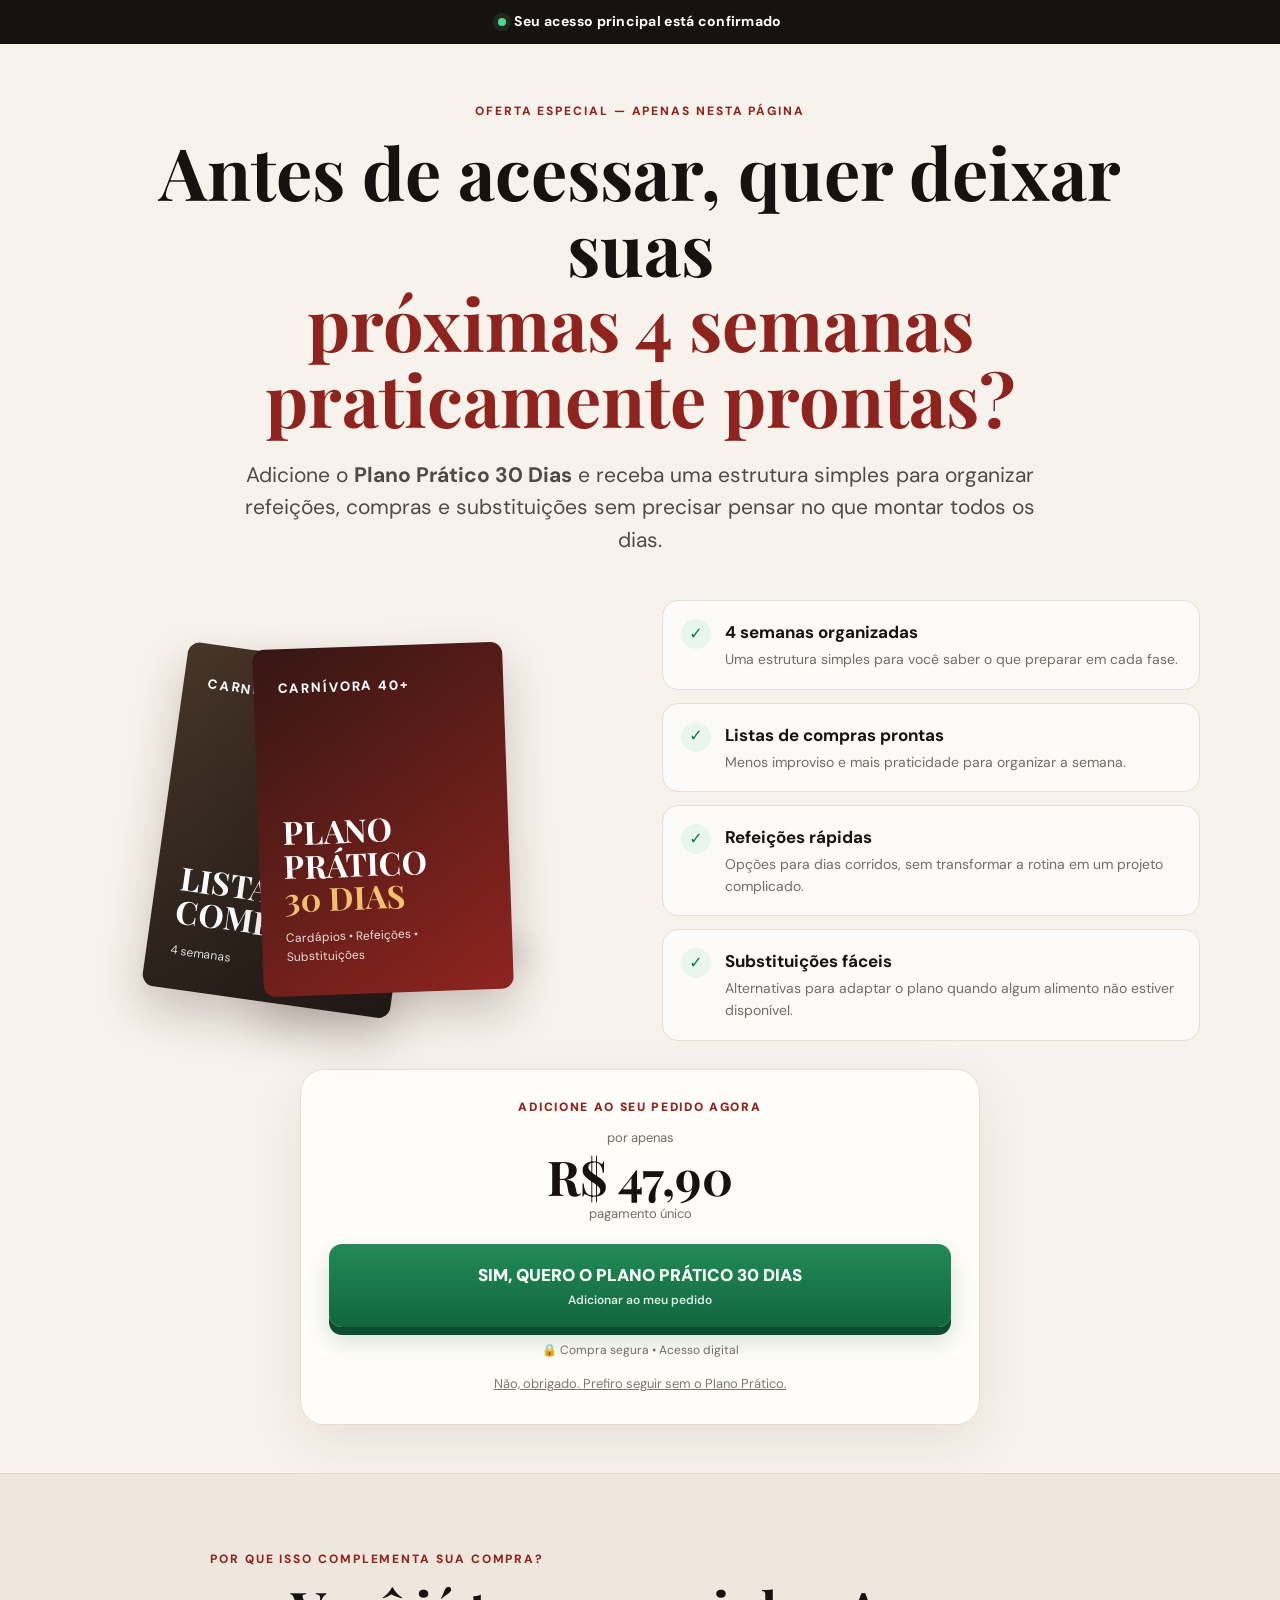
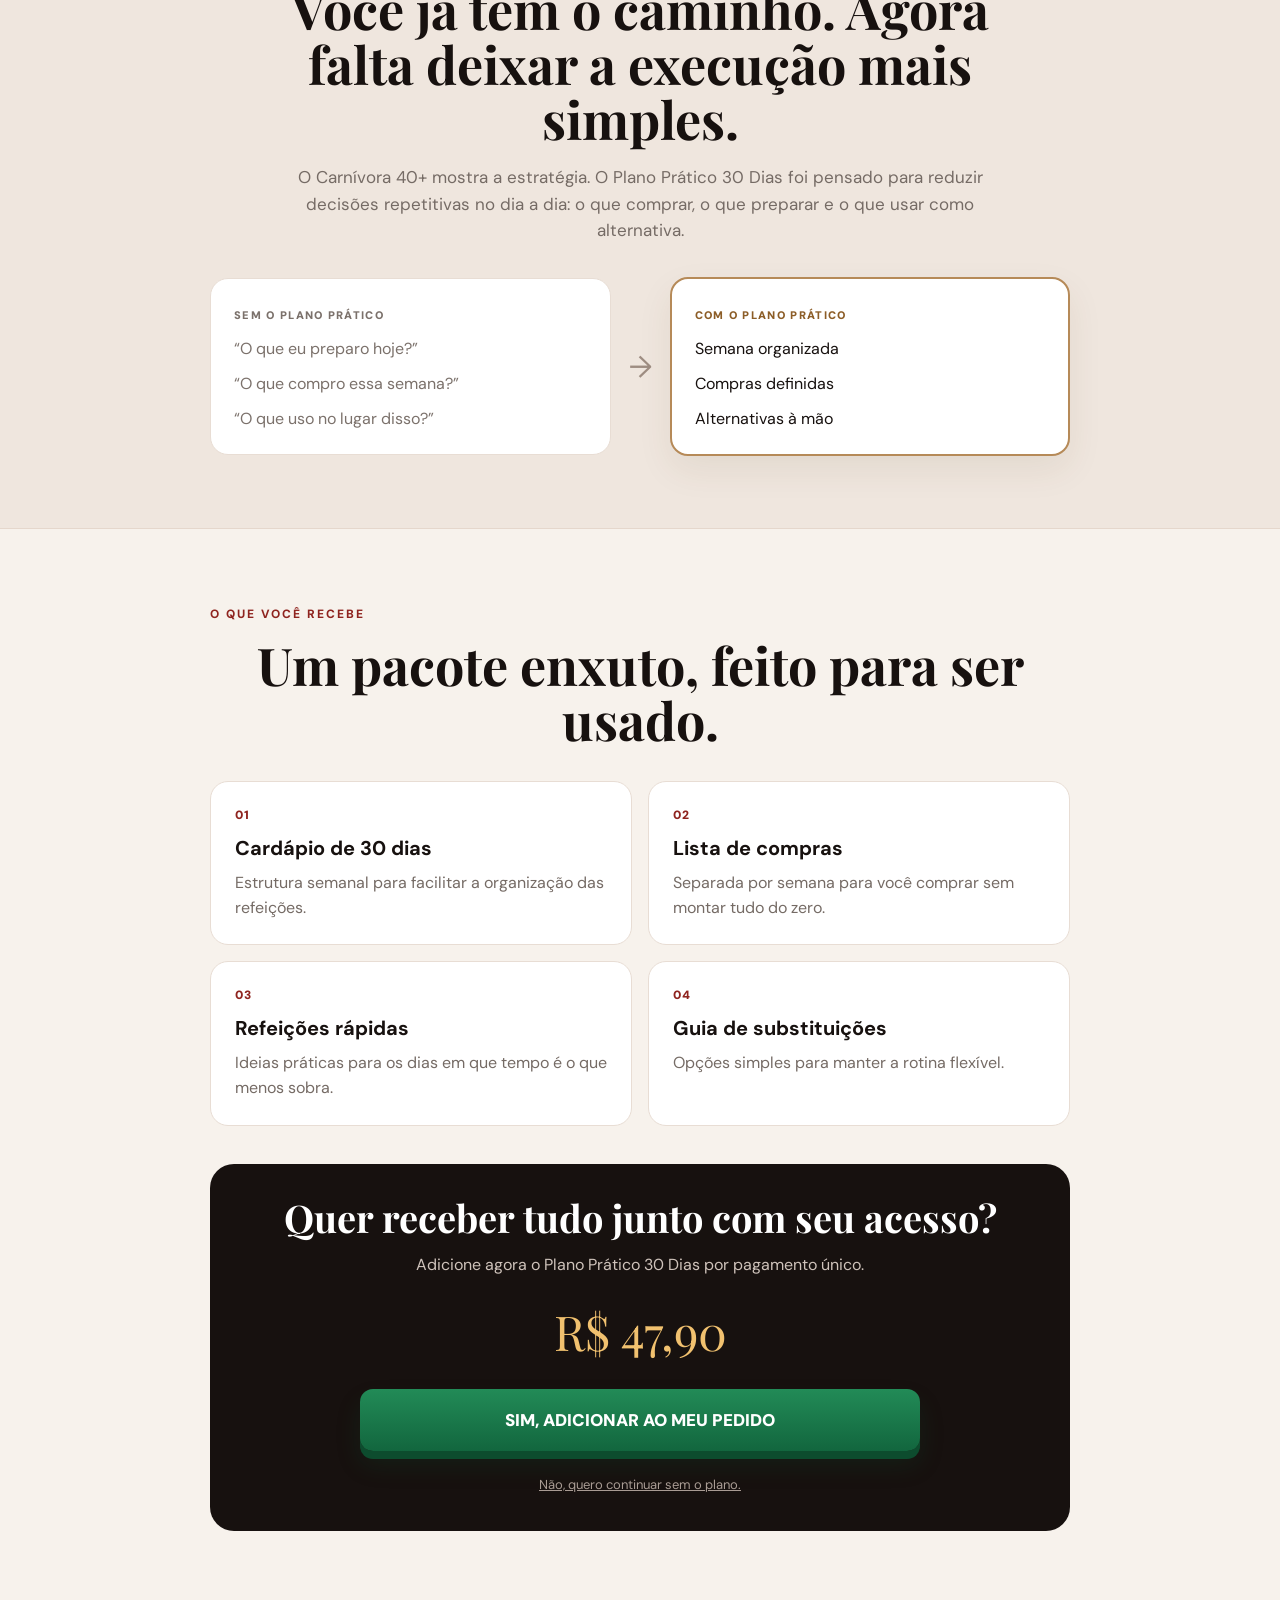
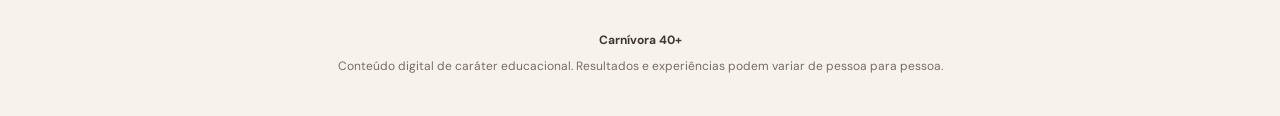
==== index.html @ 26356774 "Add files via upload" ====
<!doctype html>
<html lang="pt-BR">
<head>
  <meta charset="utf-8" />
  <meta name="viewport" content="width=device-width, initial-scale=1" />
  <meta name="theme-color" content="#17110f" />
  <title>Carnívora 40+ — Plano Prático 30 Dias</title>
  <meta name="description" content="Oferta complementar Carnívora 40+" />
  <link rel="preconnect" href="https://fonts.googleapis.com">
  <link rel="preconnect" href="https://fonts.gstatic.com" crossorigin>
  <link href="https://fonts.googleapis.com/css2?family=DM+Sans:wght@400;500;600;700;800&family=Playfair+Display:wght@700;800&display=swap" rel="stylesheet">
  <link rel="stylesheet" href="styles.css" />
</head>
<body>
  <div class="topbar"><span class="dot"></span>Seu acesso principal está confirmado</div>

  <main>
    <section class="hero wrap">
      <div class="eyebrow">OFERTA ESPECIAL — APENAS NESTA PÁGINA</div>
      <h1>Antes de acessar, quer deixar suas <span>próximas 4 semanas praticamente prontas?</span></h1>
      <p class="lead">Adicione o <strong>Plano Prático 30 Dias</strong> e receba uma estrutura simples para organizar refeições, compras e substituições sem precisar pensar no que montar todos os dias.</p>

      <div class="hero-grid">
        <div class="mockup" aria-label="Ilustração do Plano Prático 30 Dias">
          <div class="mockup-shadow"></div>
          <div class="book book-back"><small>CARNÍVORA 40+</small><b>LISTA DE<br>COMPRAS</b><span>4 semanas</span></div>
          <div class="book book-front"><small>CARNÍVORA 40+</small><b>PLANO PRÁTICO<br><strong>30 DIAS</strong></b><span>Cardápios • Refeições • Substituições</span></div>
        </div>

        <div class="benefits">
          <div class="benefit"><span>✓</span><div><b>4 semanas organizadas</b><p>Uma estrutura simples para você saber o que preparar em cada fase.</p></div></div>
          <div class="benefit"><span>✓</span><div><b>Listas de compras prontas</b><p>Menos improviso e mais praticidade para organizar a semana.</p></div></div>
          <div class="benefit"><span>✓</span><div><b>Refeições rápidas</b><p>Opções para dias corridos, sem transformar a rotina em um projeto complicado.</p></div></div>
          <div class="benefit"><span>✓</span><div><b>Substituições fáceis</b><p>Alternativas para adaptar o plano quando algum alimento não estiver disponível.</p></div></div>
        </div>
      </div>

      <div class="offer-card" id="oferta">
        <p class="mini">ADICIONE AO SEU PEDIDO AGORA</p>
        <div class="price"><span>por apenas</span><strong>R$ 47,90</strong><small>pagamento único</small></div>
        <a class="cta" id="upsellButton" href="#" rel="nofollow">SIM, QUERO O PLANO PRÁTICO 30 DIAS<small>Adicionar ao meu pedido</small></a>
        <div class="secure">🔒 Compra segura • Acesso digital</div>
        <a class="decline" href="downsell.html">Não, obrigado. Prefiro seguir sem o Plano Prático.</a>
      </div>
    </section>

    <section class="section soft">
      <div class="wrap narrow">
        <div class="section-label">POR QUE ISSO COMPLEMENTA SUA COMPRA?</div>
        <h2>Você já tem o caminho. Agora falta deixar a execução mais simples.</h2>
        <p class="center-copy">O Carnívora 40+ mostra a estratégia. O Plano Prático 30 Dias foi pensado para reduzir decisões repetitivas no dia a dia: o que comprar, o que preparar e o que usar como alternativa.</p>
        <div class="compare">
          <div class="compare-box muted"><span>SEM O PLANO PRÁTICO</span><p>“O que eu preparo hoje?”</p><p>“O que compro essa semana?”</p><p>“O que uso no lugar disso?”</p></div>
          <div class="compare-arrow">→</div>
          <div class="compare-box strong"><span>COM O PLANO PRÁTICO</span><p>Semana organizada</p><p>Compras definidas</p><p>Alternativas à mão</p></div>
        </div>
      </div>
    </section>

    <section class="section wrap narrow">
      <div class="section-label">O QUE VOCÊ RECEBE</div>
      <h2>Um pacote enxuto, feito para ser usado.</h2>
      <div class="contents">
        <article><div>01</div><h3>Cardápio de 30 dias</h3><p>Estrutura semanal para facilitar a organização das refeições.</p></article>
        <article><div>02</div><h3>Lista de compras</h3><p>Separada por semana para você comprar sem montar tudo do zero.</p></article>
        <article><div>03</div><h3>Refeições rápidas</h3><p>Ideias práticas para os dias em que tempo é o que menos sobra.</p></article>
        <article><div>04</div><h3>Guia de substituições</h3><p>Opções simples para manter a rotina flexível.</p></article>
      </div>
      <div class="final-box">
        <h2>Quer receber tudo junto com seu acesso?</h2>
        <p>Adicione agora o Plano Prático 30 Dias por pagamento único.</p>
        <div class="final-price">R$ 47,90</div>
        <a class="cta" id="upsellButtonBottom" href="#" rel="nofollow">SIM, ADICIONAR AO MEU PEDIDO</a>
        <a class="decline" href="downsell.html">Não, quero continuar sem o plano.</a>
      </div>
    </section>
  </main>

  <footer><div class="wrap"><b>Carnívora 40+</b><p>Conteúdo digital de caráter educacional. Resultados e experiências podem variar de pessoa para pessoa.</p></div></footer>
  <script src="app.js"></script>
</body>
</html>
---- styles.css ----
:root{--bg:#f7f2ec;--paper:#fffdf9;--ink:#17110f;--muted:#756b65;--line:#e8ddd4;--accent:#8f241f;--green:#157347}
*{box-sizing:border-box}html{scroll-behavior:smooth}body{margin:0;background:var(--bg);color:var(--ink);font-family:"DM Sans",system-ui,-apple-system,Segoe UI,sans-serif;line-height:1.55}a{color:inherit}.wrap{width:min(1120px,calc(100% - 36px));margin:auto}.narrow{width:min(860px,calc(100% - 36px))}.topbar{background:#17110f;color:#fff;text-align:center;font-weight:700;font-size:14px;padding:11px 16px;letter-spacing:.02em}.dot{display:inline-block;width:8px;height:8px;border-radius:50%;background:#55d68c;margin-right:8px;box-shadow:0 0 0 5px rgba(85,214,140,.12)}.hero{padding:54px 0 48px;text-align:center}.eyebrow,.section-label{display:inline-block;color:var(--accent);font-size:12px;font-weight:800;letter-spacing:.16em;margin-bottom:14px}h1,h2{font-family:"Playfair Display",Georgia,serif;line-height:1.05;margin:0 auto}h1{font-size:clamp(38px,6vw,72px);max-width:980px}h1 span{display:block;color:var(--accent)}.lead{max-width:790px;margin:22px auto 0;color:#514945;font-size:clamp(17px,2vw,21px)}.hero-grid{margin:44px auto 28px;display:grid;grid-template-columns:1fr 1fr;align-items:center;gap:44px;text-align:left}.mockup{position:relative;min-height:370px;display:flex;align-items:center;justify-content:center}.mockup-shadow{position:absolute;width:70%;height:45px;border-radius:50%;background:rgba(42,22,15,.14);filter:blur(14px);bottom:28px}.book{position:absolute;width:250px;aspect-ratio:.72;border-radius:12px;padding:30px 24px;color:#fff;box-shadow:0 22px 45px rgba(49,29,18,.22);display:flex;flex-direction:column}.book small{font-weight:800;letter-spacing:.14em}.book b{font-family:"Playfair Display",serif;font-size:32px;line-height:1.04;margin:auto 0 14px}.book b strong{color:#f1c16f}.book span{font-size:12px;opacity:.85}.book-front{z-index:2;background:linear-gradient(145deg,#351714,#8f241f);transform:rotate(-2deg) translateX(34px)}.book-back{z-index:1;background:linear-gradient(145deg,#473528,#1d1815);transform:rotate(8deg) translateX(-58px) translateY(18px)}.benefits{display:grid;gap:13px}.benefit{background:rgba(255,255,255,.7);border:1px solid var(--line);border-radius:16px;padding:18px;display:flex;gap:14px}.benefit>span{width:30px;height:30px;min-width:30px;display:grid;place-items:center;border-radius:50%;background:#e8f6ee;color:var(--green);font-weight:900}.benefit b{font-size:17px}.benefit p{margin:3px 0 0;color:var(--muted);font-size:14px}.offer-card{max-width:680px;margin:20px auto 0;background:var(--paper);border:1px solid var(--line);border-radius:24px;padding:28px;box-shadow:0 18px 55px rgba(73,40,24,.08)}.mini{font-size:12px;font-weight:900;letter-spacing:.14em;color:var(--accent);margin:0 0 12px}.price{display:flex;flex-direction:column;align-items:center}.price span,.price small{color:var(--muted);font-size:13px}.price strong{font-family:"Playfair Display",serif;font-size:48px;line-height:1;margin:4px 0}.cta{display:block;text-decoration:none;background:linear-gradient(180deg,#228b57,#12663e);color:#fff;border-radius:13px;padding:18px;margin:20px auto 10px;font-size:17px;font-weight:900;text-align:center;box-shadow:0 8px 0 #0d4c2e,0 14px 25px rgba(15,96,58,.18);transition:.18s ease}.cta:hover{transform:translateY(-1px);filter:brightness(1.04)}.cta small{display:block;font-size:12px;font-weight:600;opacity:.85;margin-top:2px}.secure{font-size:12px;color:var(--muted);margin-top:14px}.decline{display:inline-block;margin-top:14px;color:#81766f;font-size:13px;text-decoration:underline}.section{padding:72px 0}.soft{background:#efe6de;border-block:1px solid #e5d7cc}.section h2{font-size:clamp(34px,5vw,52px);text-align:center;max-width:800px}.center-copy{text-align:center;color:var(--muted);max-width:720px;margin:18px auto 0;font-size:17px}.compare{margin:34px auto 0;display:grid;grid-template-columns:1fr auto 1fr;align-items:center;gap:18px}.compare-box{border-radius:18px;padding:23px;background:#fff;border:1px solid var(--line)}.compare-box span{font-size:11px;font-weight:900;letter-spacing:.12em}.compare-box p{margin:10px 0 0}.compare-box.muted{color:#7b716b}.compare-box.strong{border:2px solid #b68a58;box-shadow:0 14px 35px rgba(94,59,26,.08)}.compare-box.strong span{color:#8c5d27}.compare-arrow{font-size:30px;color:#9e8d82}.contents{display:grid;grid-template-columns:1fr 1fr;gap:16px;margin-top:34px}.contents article{background:#fff;border:1px solid var(--line);border-radius:18px;padding:24px}.contents article>div{color:var(--accent);font-size:12px;font-weight:900;letter-spacing:.12em}.contents h3{font-size:20px;margin:8px 0 7px}.contents p{margin:0;color:var(--muted)}.final-box{margin-top:38px;text-align:center;padding:34px;background:#17110f;color:#fff;border-radius:24px}.final-box h2{font-size:38px}.final-box p{color:#cfc3bb}.final-price{font-family:"Playfair Display",serif;font-size:48px;color:#f1c16f}.final-box .cta{max-width:560px}.final-box .decline{color:#a99c94}footer{padding:28px 0 40px;color:#776d67;text-align:center;font-size:12px}footer b{color:#403733}footer p{max-width:720px;margin:8px auto 0}.downsell-page{min-height:78vh}.downsell-card{margin:38px auto 0;background:#fff;border:1px solid var(--line);border-radius:24px;padding:30px;display:grid;grid-template-columns:260px 1fr;gap:34px;align-items:center;text-align:left;box-shadow:0 18px 55px rgba(73,40,24,.07)}.mini-cover{min-height:330px;padding:28px 22px;color:#fff;border-radius:15px;background:linear-gradient(145deg,#351714,#8f241f);display:flex;flex-direction:column;box-shadow:0 18px 32px rgba(66,31,20,.2)}.mini-cover small{font-weight:800;letter-spacing:.13em}.mini-cover b{font-family:"Playfair Display",serif;font-size:34px;line-height:1.02;margin:auto 0 12px}.mini-cover b strong{color:#f1c16f}.mini-cover span{font-size:12px;opacity:.85}.downsell-copy ul{padding:0;margin:0;list-style:none}.downsell-copy li{padding:8px 0;border-bottom:1px solid #eee4dc;font-weight:600}.downsell-copy li.off{color:#998e87;font-weight:500}.downsell-copy .price{align-items:flex-start;margin-top:24px}.downsell-copy .cta{margin-left:0}.downsell-copy .decline{display:block;text-align:center}@media (max-width:760px){.hero{padding-top:38px}.hero-grid{grid-template-columns:1fr;gap:12px;margin-top:28px}.mockup{min-height:310px}.book{width:205px;padding:24px 18px}.book b{font-size:27px}.benefit{padding:15px}.offer-card{padding:22px 16px;border-radius:18px}.price strong{font-size:43px}.compare{grid-template-columns:1fr;gap:10px}.compare-arrow{transform:rotate(90deg)}.contents{grid-template-columns:1fr}.section{padding:54px 0}.final-box{padding:28px 18px}.final-box h2{font-size:34px}.downsell-card{grid-template-columns:1fr;padding:20px}.mini-cover{min-height:270px;max-width:215px;width:100%;margin:auto}}
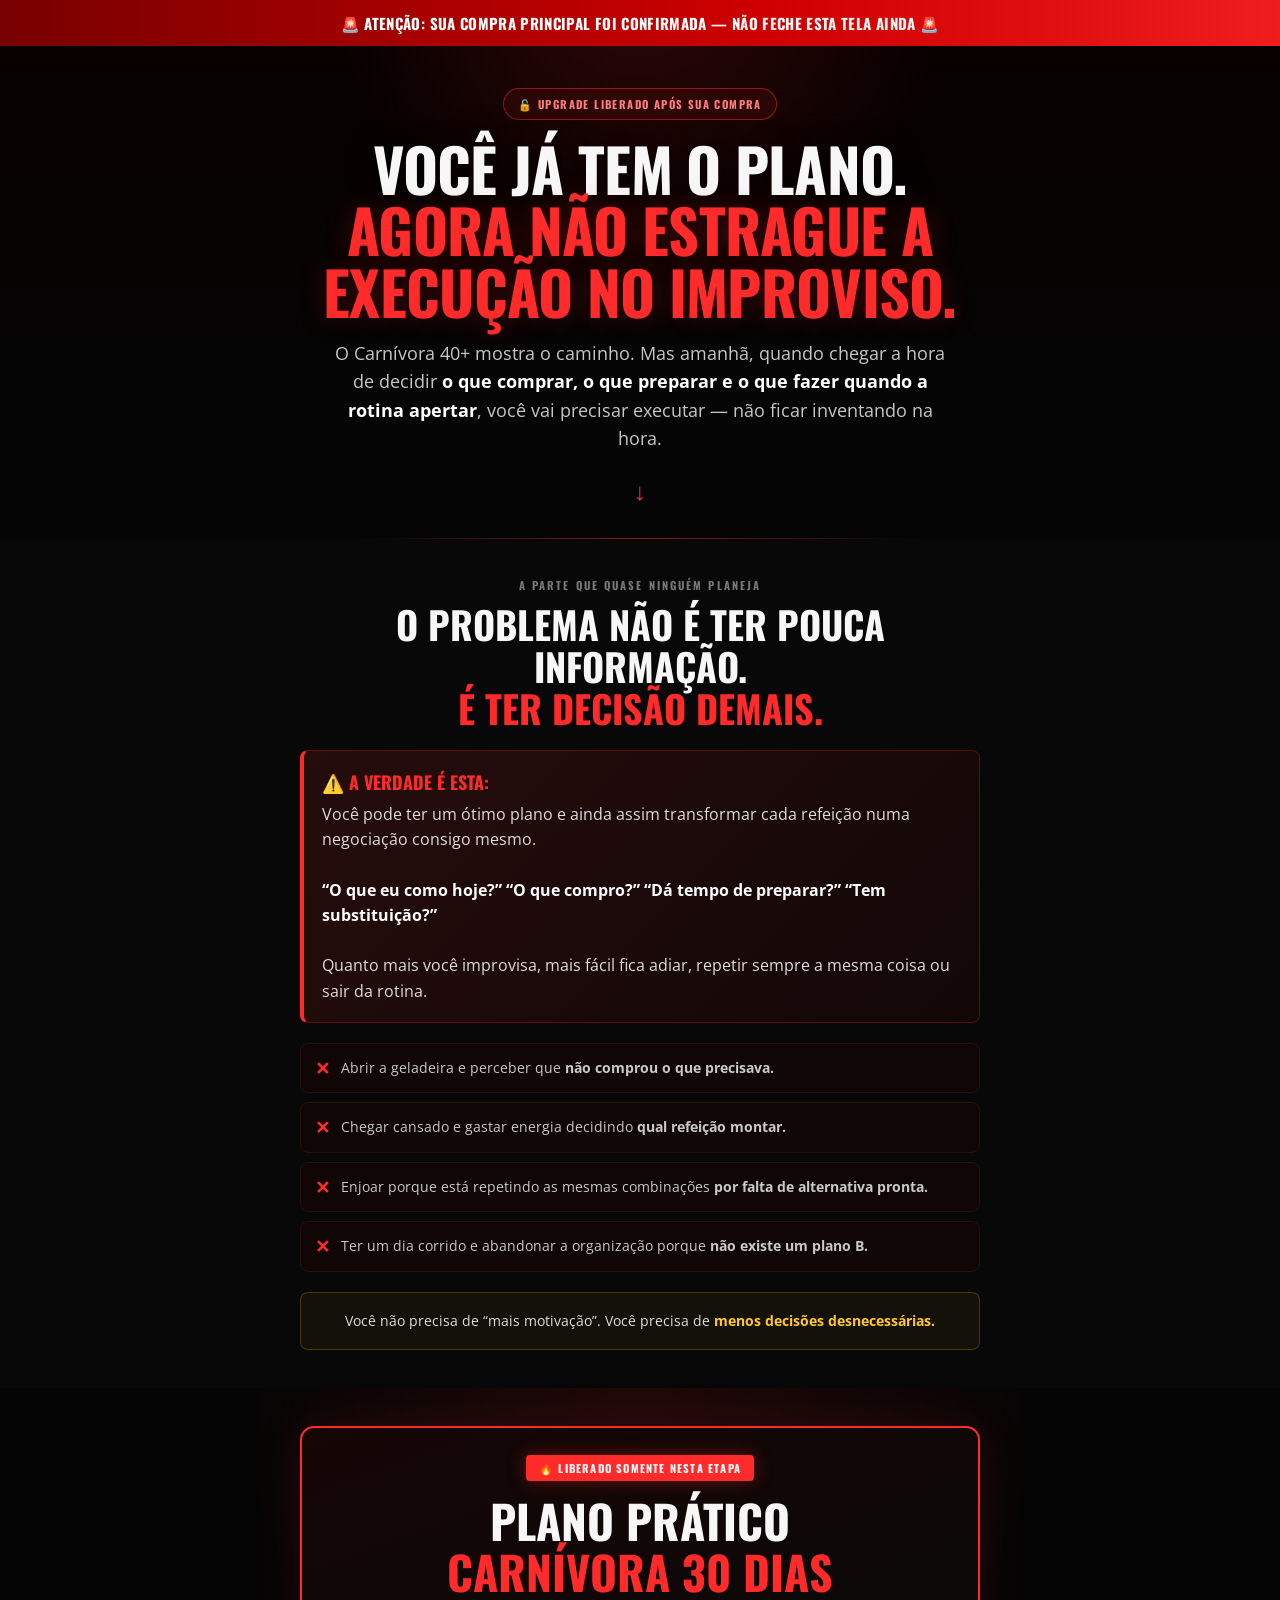
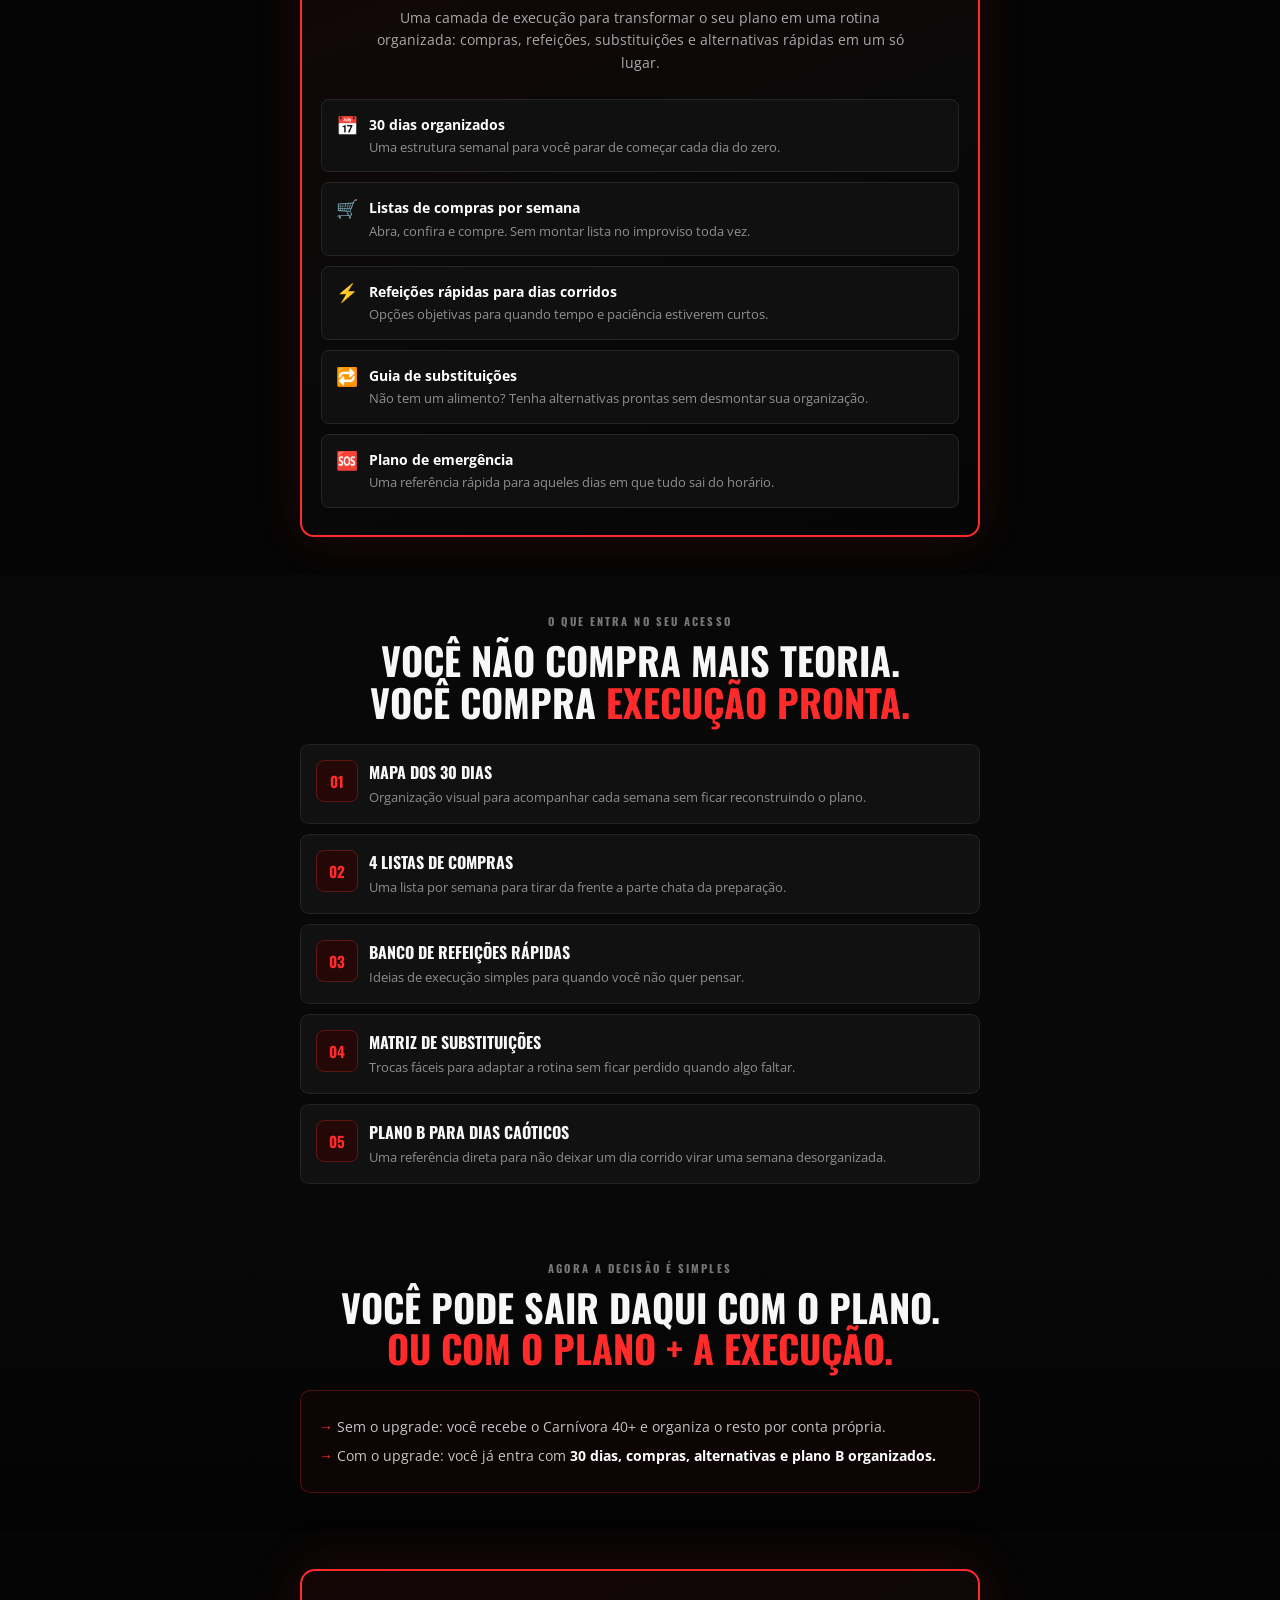
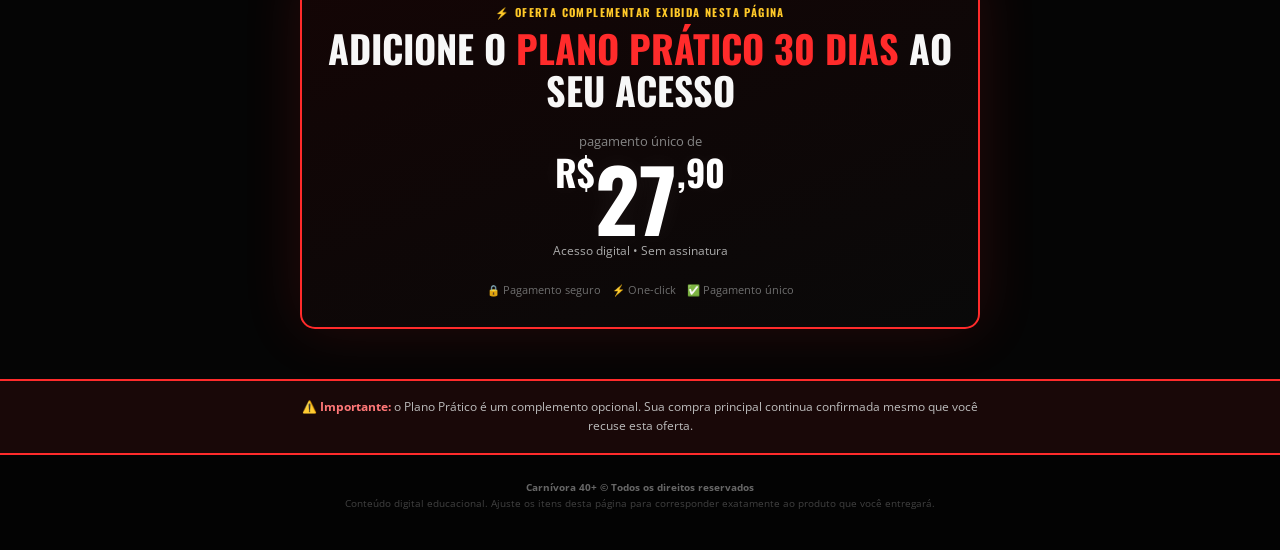
==== commit 7db05273: "Add files via upload" ====
--- a/index.html
+++ b/index.html
@@ -1,82 +1,428 @@
 <!doctype html>
 <html lang="pt-BR">
 <head>
-  <meta charset="utf-8" />
-  <meta name="viewport" content="width=device-width, initial-scale=1" />
-  <meta name="theme-color" content="#17110f" />
+  <meta charset="utf-8">
+  <meta name="viewport" content="width=device-width, initial-scale=1">
+  <meta name="theme-color" content="#050505">
   <title>Carnívora 40+ — Plano Prático 30 Dias</title>
-  <meta name="description" content="Oferta complementar Carnívora 40+" />
+  <meta name="description" content="Oferta complementar pós-compra do Carnívora 40+.">
   <link rel="preconnect" href="https://fonts.googleapis.com">
   <link rel="preconnect" href="https://fonts.gstatic.com" crossorigin>
-  <link href="https://fonts.googleapis.com/css2?family=DM+Sans:wght@400;500;600;700;800&family=Playfair+Display:wght@700;800&display=swap" rel="stylesheet">
-  <link rel="stylesheet" href="styles.css" />
+  <link href="https://fonts.googleapis.com/css2?family=Oswald:wght@500;600;700&family=Open+Sans:wght@400;600;700;800&display=swap" rel="stylesheet">
+
+  <!-- Meta Pixel: mesmo ID usado no funil atual. Remova este bloco se o pixel já for injetado globalmente pelo seu domínio. -->
+  <script>
+  !function(f,b,e,v,n,t,s)
+  {if(f.fbq)return;n=f.fbq=function(){n.callMethod?
+  n.callMethod.apply(n,arguments):n.queue.push(arguments)};
+  if(!f._fbq)f._fbq=n;n.push=n;n.loaded=!0;n.version='2.0';
+  n.queue=[];t=b.createElement(e);t.async=!0;
+  t.src=v;s=b.getElementsByTagName(e)[0];
+  s.parentNode.insertBefore(t,s)}(window,document,'script',
+  'https://connect.facebook.net/en_US/fbevents.js');
+  fbq('init','1253168553664712');
+  fbq('track','PageView');
+  fbq('trackCustom','UpsellView',{product:'Plano Pratico Carnivora 30 Dias'});
+  </script>
+
+  <style>
+    *,*::before,*::after{box-sizing:border-box;margin:0;padding:0}
+    :root{
+      --bg:#050505;
+      --bg2:#090909;
+      --card:#111;
+      --card2:#160707;
+      --red:#ff2b2b;
+      --red2:#b90000;
+      --redglow:rgba(255,43,43,.20);
+      --gold:#ffc928;
+      --white:#f7f7f7;
+      --muted:#a5a5a5;
+      --dim:#6f6f6f;
+      --green:#24d66e;
+      --head:'Oswald',sans-serif;
+      --body:'Open Sans',sans-serif;
+    }
+    html{scroll-behavior:smooth}
+    body{
+      background:var(--bg); color:var(--white); font-family:var(--body);
+      line-height:1.58; overflow-x:hidden; -webkit-font-smoothing:antialiased;
+    }
+    .wrap{width:min(680px,calc(100% - 34px));margin:auto}
+    .alert{
+      position:relative; overflow:hidden; text-align:center; padding:13px 14px;
+      background:linear-gradient(90deg,#780000,#cf0000,#ff2b2b,#cf0000,#780000);
+      background-size:240% 100%; animation:bar 3s linear infinite;
+      font:700 clamp(12px,3.5vw,15px)/1.35 var(--head);
+      letter-spacing:.35px; text-transform:uppercase;
+      box-shadow:0 4px 30px rgba(255,0,0,.16);
+    }
+    @keyframes bar{to{background-position:240% 0}}
+    .alert b{color:#fff}
+    .hero{
+      position:relative; text-align:center; padding:42px 0 30px;
+      background:
+       radial-gradient(circle at 50% -15%,rgba(255,43,43,.16),transparent 36%),
+       linear-gradient(#080000,#050505 72%);
+    }
+    .hero:after{
+      content:"";position:absolute;left:50%;bottom:0;transform:translateX(-50%);
+      width:min(560px,80%);height:1px;background:linear-gradient(90deg,transparent,var(--red),transparent);
+      opacity:.55
+    }
+    .badge{
+      display:inline-flex;gap:7px;align-items:center;margin-bottom:17px;padding:7px 14px;
+      border:1px solid rgba(255,43,43,.48);border-radius:999px;
+      background:rgba(255,43,43,.08);color:#ff7d7d;
+      font:700 11px var(--head);letter-spacing:1.4px;text-transform:uppercase
+    }
+    h1,h2,h3{font-family:var(--head);text-transform:uppercase}
+    h1{
+      font-size:clamp(34px,9vw,60px);line-height:1.02;letter-spacing:-.7px;
+      text-shadow:0 4px 28px rgba(0,0,0,.7)
+    }
+    h1 .red{color:var(--red);text-shadow:0 0 28px rgba(255,43,43,.24)}
+    .hero .lead{
+      margin:18px auto 0;max-width:610px;color:#c7c7c7;font-size:clamp(15px,4vw,18px)
+    }
+    .hero .lead strong{color:#fff}
+    .down{display:block;margin-top:19px;color:var(--red);font-size:24px;animation:bounce 1.4s ease-in-out infinite}
+    @keyframes bounce{50%{transform:translateY(7px)}}
+    section{padding:38px 0}
+    .label{
+      text-align:center;color:#777;font:700 11px var(--head);letter-spacing:2.1px;
+      text-transform:uppercase;margin-bottom:11px
+    }
+    .truth{
+      background:#080808;
+    }
+    .truth h2,.product h2,.stack h2,.decision h2{
+      font-size:clamp(24px,6.2vw,38px);line-height:1.1;text-align:center;margin-bottom:20px
+    }
+    .truth h2 span,.decision h2 span{color:var(--red)}
+    .truthbox{
+      background:linear-gradient(135deg,rgba(255,43,43,.12),rgba(110,0,0,.10));
+      border:1px solid rgba(255,43,43,.25);border-left:4px solid var(--red);
+      border-radius:8px;padding:18px;margin-top:16px;color:#ddd
+    }
+    .truthbox .tlabel{
+      display:block;color:var(--red);font:700 18px var(--head);text-transform:uppercase;margin-bottom:7px
+    }
+    .truthbox strong{color:#fff}
+    .pain-list{display:grid;gap:9px;margin-top:20px}
+    .pain{
+      display:flex;gap:11px;align-items:flex-start;padding:13px 14px;border-radius:8px;
+      background:#100606;border:1px solid #291010;color:#c9c9c9;font-size:14px
+    }
+    .pain i{font-style:normal;color:var(--red);font-weight:900;font-size:18px;line-height:1.25}
+    .verdict{
+      margin-top:20px;text-align:center;padding:17px;border:1px solid rgba(255,201,40,.22);
+      background:rgba(255,201,40,.05);border-radius:8px;color:#ddd;font-size:14px
+    }
+    .verdict strong{color:var(--gold)}
+    .product{
+      background:radial-gradient(circle at 50% 0,rgba(255,43,43,.10),transparent 40%),#050505;
+    }
+    .product-card{
+      border:2px solid var(--red);border-radius:14px;padding:27px 19px;text-align:center;
+      background:linear-gradient(160deg,#160606,#090909 55%,#050505);
+      box-shadow:0 0 50px rgba(255,43,43,.12);
+      position:relative;overflow:hidden
+    }
+    .product-card:before{
+      content:"";position:absolute;left:-30%;top:0;width:28%;height:3px;
+      background:linear-gradient(90deg,transparent,#fff,transparent);
+      animation:shine 3.4s linear infinite
+    }
+    @keyframes shine{to{left:115%}}
+    .unlock{
+      display:inline-block;background:var(--red);color:#fff;padding:5px 13px;border-radius:4px;
+      font:700 11px var(--head);letter-spacing:1.2px;text-transform:uppercase;margin-bottom:14px;
+      box-shadow:0 0 18px rgba(255,43,43,.35)
+    }
+    .product-card h2{margin:0;font-size:clamp(28px,7.5vw,46px)}
+    .product-card h2 span{color:var(--red)}
+    .product-card .sub{color:#aaa;margin:11px auto 0;max-width:550px;font-size:14px}
+    .what{
+      display:grid;gap:10px;margin-top:25px;text-align:left
+    }
+    .what .item{
+      padding:14px;border-radius:8px;background:#101010;border:1px solid #252525;
+      display:flex;gap:11px;align-items:flex-start
+    }
+    .what .icon{font-size:18px;line-height:1.3}
+    .what b{display:block;color:#fff;font-size:14px}
+    .what p{color:#8f8f8f;font-size:12.5px;margin-top:2px}
+    .stack{background:#080808}
+    .stack-grid{display:grid;gap:10px}
+    .stack-item{
+      background:#111;border:1px solid #242424;border-radius:9px;padding:15px;
+      display:grid;grid-template-columns:42px 1fr;gap:11px;align-items:start
+    }
+    .num{
+      width:42px;height:42px;border-radius:8px;background:#240808;border:1px solid #5d1717;
+      display:grid;place-items:center;color:var(--red);font:700 15px var(--head)
+    }
+    .stack-item h3{font-size:16px;margin-bottom:3px}
+    .stack-item p{font-size:12.5px;color:#8d8d8d}
+    .decision{
+      background:linear-gradient(180deg,#080808,#030303);text-align:center
+    }
+    .choice{
+      border:1px solid rgba(255,43,43,.28);background:#0d0505;border-radius:10px;padding:18px;
+      margin:18px auto 0;text-align:left
+    }
+    .choice p{font-size:14px;color:#c5c5c5;margin:7px 0}
+    .choice strong{color:#fff}
+    .arrowline{color:var(--red);font-weight:900}
+    .offer{
+      background:#050505;padding:38px 0 50px;text-align:center
+    }
+    .offerbox{
+      border:2px solid var(--red);border-radius:15px;background:linear-gradient(160deg,#140505,#090909);
+      padding:28px 18px;box-shadow:0 0 58px rgba(255,43,43,.14)
+    }
+    .only{
+      display:inline-block;color:var(--gold);font:700 11px var(--head);letter-spacing:1.4px;
+      text-transform:uppercase;margin-bottom:8px
+    }
+    .offerbox h2{font-size:clamp(25px,6.5vw,38px);line-height:1.1}
+    .offerbox h2 span{color:var(--red)}
+    .price-label{margin-top:19px;color:#858585;font-size:13px}
+    .price{
+      color:#fff;font:700 clamp(58px,16vw,86px)/1 var(--head);margin:2px 0 2px;
+      text-shadow:0 0 24px rgba(255,255,255,.06)
+    }
+    .price small{font-size:.42em;vertical-align:top}
+    .once{color:#aaa;font-size:12px}
+    .cta{
+      display:block;width:100%;max-width:560px;margin:22px auto 10px;padding:19px 16px;
+      color:#fff;text-decoration:none;border:0;border-radius:8px;cursor:pointer;
+      background:linear-gradient(135deg,#b90000,#ff2b2b,#b90000);
+      font:700 clamp(16px,4.7vw,22px)/1.2 var(--head);
+      text-transform:uppercase;letter-spacing:.5px;
+      box-shadow:0 8px 36px rgba(255,43,43,.38);
+      animation:pulse 2.2s ease-in-out infinite
+    }
+    .cta span{display:block;font:600 11px var(--body);text-transform:none;letter-spacing:0;margin-top:5px;opacity:.9}
+    @keyframes pulse{50%{transform:scale(1.018);box-shadow:0 10px 48px rgba(255,43,43,.52)}}
+
+    /* WIAPY ONE-CLICK */
+    .wiapy-box{
+      width:100%;
+      max-width:560px;
+      margin:22px auto 8px;
+    }
+    #wiapy_upsell{
+      width:100%;
+    }
+    #wiapy_upsell button,
+    #wiapy_upsell a{
+      font-family:var(--head)!important;
+      text-transform:uppercase;
+      font-weight:700!important;
+      letter-spacing:.4px;
+    }
+
+    .secure{display:flex;justify-content:center;gap:11px;flex-wrap:wrap;color:#6e6e6e;font-size:10.5px;margin-top:14px}
+    .refuse{
+      display:inline-block;margin-top:19px;color:#595959;font-size:11.5px;text-decoration:underline;
+      text-underline-offset:3px
+    }
+    .final-warning{
+      padding:17px;background:rgba(255,43,43,.08);border-top:2px solid var(--red);
+      border-bottom:2px solid var(--red);text-align:center;color:#bbb;font-size:12px
+    }
+    .final-warning strong{color:#ff7777}
+    footer{text-align:center;padding:25px 16px 38px;color:#414141;font-size:10px;background:#030303}
+    footer strong{color:#676767}
+    .sticky{
+      display:none
+    }
+    @media(max-width:520px){
+      .hero{padding-top:34px}
+      section{padding:32px 0}
+      .sticky{
+        display:block;position:fixed;z-index:50;left:10px;right:10px;bottom:10px;
+        background:linear-gradient(135deg,#b90000,#ff2b2b);
+        color:#fff;text-decoration:none;text-align:center;border-radius:8px;padding:13px 10px;
+        font:700 15px var(--head);text-transform:uppercase;
+        box-shadow:0 8px 35px rgba(0,0,0,.55),0 0 25px rgba(255,43,43,.25)
+      }
+      body{padding-bottom:70px}
+    }
+  </style>
 </head>
 <body>
-  <div class="topbar"><span class="dot"></span>Seu acesso principal está confirmado</div>
-
-  <main>
-    <section class="hero wrap">
-      <div class="eyebrow">OFERTA ESPECIAL — APENAS NESTA PÁGINA</div>
-      <h1>Antes de acessar, quer deixar suas <span>próximas 4 semanas praticamente prontas?</span></h1>
-      <p class="lead">Adicione o <strong>Plano Prático 30 Dias</strong> e receba uma estrutura simples para organizar refeições, compras e substituições sem precisar pensar no que montar todos os dias.</p>
-
-      <div class="hero-grid">
-        <div class="mockup" aria-label="Ilustração do Plano Prático 30 Dias">
-          <div class="mockup-shadow"></div>
-          <div class="book book-back"><small>CARNÍVORA 40+</small><b>LISTA DE<br>COMPRAS</b><span>4 semanas</span></div>
-          <div class="book book-front"><small>CARNÍVORA 40+</small><b>PLANO PRÁTICO<br><strong>30 DIAS</strong></b><span>Cardápios • Refeições • Substituições</span></div>
+
+  <div class="alert">
+    🚨 <b>ATENÇÃO: SUA COMPRA PRINCIPAL FOI CONFIRMADA</b> — NÃO FECHE ESTA TELA AINDA 🚨
+  </div>
+
+  <header class="hero">
+    <div class="wrap">
+      <div class="badge">🔓 Upgrade liberado após sua compra</div>
+      <h1>
+        VOCÊ JÁ TEM O PLANO.<br>
+        <span class="red">AGORA NÃO ESTRAGUE A EXECUÇÃO NO IMPROVISO.</span>
+      </h1>
+      <p class="lead">
+        O Carnívora 40+ mostra o caminho. Mas amanhã, quando chegar a hora de decidir
+        <strong>o que comprar, o que preparar e o que fazer quando a rotina apertar</strong>,
+        você vai precisar executar — não ficar inventando na hora.
+      </p>
+      <span class="down">↓</span>
+    </div>
+  </header>
+
+  <section class="truth">
+    <div class="wrap">
+      <p class="label">A parte que quase ninguém planeja</p>
+      <h2>O PROBLEMA NÃO É TER POUCA INFORMAÇÃO.<br><span>É TER DECISÃO DEMAIS.</span></h2>
+
+      <div class="truthbox">
+        <span class="tlabel">⚠️ A VERDADE É ESTA:</span>
+        Você pode ter um ótimo plano e ainda assim transformar cada refeição numa negociação consigo mesmo.
+        <br><br>
+        <strong>“O que eu como hoje?” “O que compro?” “Dá tempo de preparar?” “Tem substituição?”</strong>
+        <br><br>
+        Quanto mais você improvisa, mais fácil fica adiar, repetir sempre a mesma coisa ou sair da rotina.
+      </div>
+
+      <div class="pain-list">
+        <div class="pain"><i>✕</i><span>Abrir a geladeira e perceber que <strong>não comprou o que precisava.</strong></span></div>
+        <div class="pain"><i>✕</i><span>Chegar cansado e gastar energia decidindo <strong>qual refeição montar.</strong></span></div>
+        <div class="pain"><i>✕</i><span>Enjoar porque está repetindo as mesmas combinações <strong>por falta de alternativa pronta.</strong></span></div>
+        <div class="pain"><i>✕</i><span>Ter um dia corrido e abandonar a organização porque <strong>não existe um plano B.</strong></span></div>
+      </div>
+
+      <div class="verdict">
+        Você não precisa de “mais motivação”. Você precisa de <strong>menos decisões desnecessárias.</strong>
+      </div>
+    </div>
+  </section>
+
+  <section class="product">
+    <div class="wrap">
+      <div class="product-card">
+        <span class="unlock">🔥 Liberado somente nesta etapa</span>
+        <h2>PLANO PRÁTICO<br><span>CARNÍVORA 30 DIAS</span></h2>
+        <p class="sub">
+          Uma camada de execução para transformar o seu plano em uma rotina organizada:
+          compras, refeições, substituições e alternativas rápidas em um só lugar.
+        </p>
+
+        <div class="what">
+          <div class="item">
+            <span class="icon">📅</span>
+            <div><b>30 dias organizados</b><p>Uma estrutura semanal para você parar de começar cada dia do zero.</p></div>
+          </div>
+          <div class="item">
+            <span class="icon">🛒</span>
+            <div><b>Listas de compras por semana</b><p>Abra, confira e compre. Sem montar lista no improviso toda vez.</p></div>
+          </div>
+          <div class="item">
+            <span class="icon">⚡</span>
+            <div><b>Refeições rápidas para dias corridos</b><p>Opções objetivas para quando tempo e paciência estiverem curtos.</p></div>
+          </div>
+          <div class="item">
+            <span class="icon">🔁</span>
+            <div><b>Guia de substituições</b><p>Não tem um alimento? Tenha alternativas prontas sem desmontar sua organização.</p></div>
+          </div>
+          <div class="item">
+            <span class="icon">🆘</span>
+            <div><b>Plano de emergência</b><p>Uma referência rápida para aqueles dias em que tudo sai do horário.</p></div>
+          </div>
         </div>
-
-        <div class="benefits">
-          <div class="benefit"><span>✓</span><div><b>4 semanas organizadas</b><p>Uma estrutura simples para você saber o que preparar em cada fase.</p></div></div>
-          <div class="benefit"><span>✓</span><div><b>Listas de compras prontas</b><p>Menos improviso e mais praticidade para organizar a semana.</p></div></div>
-          <div class="benefit"><span>✓</span><div><b>Refeições rápidas</b><p>Opções para dias corridos, sem transformar a rotina em um projeto complicado.</p></div></div>
-          <div class="benefit"><span>✓</span><div><b>Substituições fáceis</b><p>Alternativas para adaptar o plano quando algum alimento não estiver disponível.</p></div></div>
+      </div>
+    </div>
+  </section>
+
+  <section class="stack">
+    <div class="wrap">
+      <p class="label">O que entra no seu acesso</p>
+      <h2>VOCÊ NÃO COMPRA MAIS TEORIA.<br>VOCÊ COMPRA <span style="color:var(--red)">EXECUÇÃO PRONTA.</span></h2>
+
+      <div class="stack-grid">
+        <div class="stack-item"><div class="num">01</div><div><h3>Mapa dos 30 dias</h3><p>Organização visual para acompanhar cada semana sem ficar reconstruindo o plano.</p></div></div>
+        <div class="stack-item"><div class="num">02</div><div><h3>4 listas de compras</h3><p>Uma lista por semana para tirar da frente a parte chata da preparação.</p></div></div>
+        <div class="stack-item"><div class="num">03</div><div><h3>Banco de refeições rápidas</h3><p>Ideias de execução simples para quando você não quer pensar.</p></div></div>
+        <div class="stack-item"><div class="num">04</div><div><h3>Matriz de substituições</h3><p>Trocas fáceis para adaptar a rotina sem ficar perdido quando algo faltar.</p></div></div>
+        <div class="stack-item"><div class="num">05</div><div><h3>Plano B para dias caóticos</h3><p>Uma referência direta para não deixar um dia corrido virar uma semana desorganizada.</p></div></div>
+      </div>
+    </div>
+  </section>
+
+  <section class="decision">
+    <div class="wrap">
+      <p class="label">Agora a decisão é simples</p>
+      <h2>VOCÊ PODE SAIR DAQUI COM O PLANO.<br><span>OU COM O PLANO + A EXECUÇÃO.</span></h2>
+
+      <div class="choice">
+        <p><span class="arrowline">→</span> Sem o upgrade: você recebe o Carnívora 40+ e organiza o resto por conta própria.</p>
+        <p><span class="arrowline">→</span> Com o upgrade: você já entra com <strong>30 dias, compras, alternativas e plano B organizados.</strong></p>
+      </div>
+    </div>
+  </section>
+
+  <section class="offer" id="oferta">
+    <div class="wrap">
+      <div class="offerbox">
+        <span class="only">⚡ Oferta complementar exibida nesta página</span>
+        <h2>ADICIONE O <span>PLANO PRÁTICO 30 DIAS</span> AO SEU ACESSO</h2>
+
+        <p class="price-label">pagamento único de</p>
+        <div class="price"><small>R$</small>27<small>,90</small></div>
+        <p class="once">Acesso digital • Sem assinatura</p>
+
+        <div class="wiapy-box">
+          <div id="wiapy_upsell"></div>
         </div>
-      </div>
-
-      <div class="offer-card" id="oferta">
-        <p class="mini">ADICIONE AO SEU PEDIDO AGORA</p>
-        <div class="price"><span>por apenas</span><strong>R$ 47,90</strong><small>pagamento único</small></div>
-        <a class="cta" id="upsellButton" href="#" rel="nofollow">SIM, QUERO O PLANO PRÁTICO 30 DIAS<small>Adicionar ao meu pedido</small></a>
-        <div class="secure">🔒 Compra segura • Acesso digital</div>
-        <a class="decline" href="downsell.html">Não, obrigado. Prefiro seguir sem o Plano Prático.</a>
-      </div>
-    </section>
-
-    <section class="section soft">
-      <div class="wrap narrow">
-        <div class="section-label">POR QUE ISSO COMPLEMENTA SUA COMPRA?</div>
-        <h2>Você já tem o caminho. Agora falta deixar a execução mais simples.</h2>
-        <p class="center-copy">O Carnívora 40+ mostra a estratégia. O Plano Prático 30 Dias foi pensado para reduzir decisões repetitivas no dia a dia: o que comprar, o que preparar e o que usar como alternativa.</p>
-        <div class="compare">
-          <div class="compare-box muted"><span>SEM O PLANO PRÁTICO</span><p>“O que eu preparo hoje?”</p><p>“O que compro essa semana?”</p><p>“O que uso no lugar disso?”</p></div>
-          <div class="compare-arrow">→</div>
-          <div class="compare-box strong"><span>COM O PLANO PRÁTICO</span><p>Semana organizada</p><p>Compras definidas</p><p>Alternativas à mão</p></div>
+
+        <div class="secure">
+          <span>🔒 Pagamento seguro</span>
+          <span>⚡ One-click</span>
+          <span>✅ Pagamento único</span>
         </div>
       </div>
-    </section>
-
-    <section class="section wrap narrow">
-      <div class="section-label">O QUE VOCÊ RECEBE</div>
-      <h2>Um pacote enxuto, feito para ser usado.</h2>
-      <div class="contents">
-        <article><div>01</div><h3>Cardápio de 30 dias</h3><p>Estrutura semanal para facilitar a organização das refeições.</p></article>
-        <article><div>02</div><h3>Lista de compras</h3><p>Separada por semana para você comprar sem montar tudo do zero.</p></article>
-        <article><div>03</div><h3>Refeições rápidas</h3><p>Ideias práticas para os dias em que tempo é o que menos sobra.</p></article>
-        <article><div>04</div><h3>Guia de substituições</h3><p>Opções simples para manter a rotina flexível.</p></article>
-      </div>
-      <div class="final-box">
-        <h2>Quer receber tudo junto com seu acesso?</h2>
-        <p>Adicione agora o Plano Prático 30 Dias por pagamento único.</p>
-        <div class="final-price">R$ 47,90</div>
-        <a class="cta" id="upsellButtonBottom" href="#" rel="nofollow">SIM, ADICIONAR AO MEU PEDIDO</a>
-        <a class="decline" href="downsell.html">Não, quero continuar sem o plano.</a>
-      </div>
-    </section>
-  </main>
-
-  <footer><div class="wrap"><b>Carnívora 40+</b><p>Conteúdo digital de caráter educacional. Resultados e experiências podem variar de pessoa para pessoa.</p></div></footer>
-  <script src="app.js"></script>
+    </div>
+  </section>
+
+  <div class="final-warning">
+    <div class="wrap">
+      ⚠️ <strong>Importante:</strong> o Plano Prático é um complemento opcional.
+      Sua compra principal continua confirmada mesmo que você recuse esta oferta.
+    </div>
+  </div>
+
+  <footer>
+    <strong>Carnívora 40+ © Todos os direitos reservados</strong><br>
+    Conteúdo digital educacional. Ajuste os itens desta página para corresponder exatamente ao produto que você entregará.
+  </footer>
+
+  <a href="#oferta" class="sticky">🔥 VER OFERTA — R$27,90</a>
+
+  <!-- WIAPY ONE-CLICK -->
+  <script src="https://wiapy.com/sell/1.0.0/sell.min.js"></script>
+  <script>
+    /*
+      Script de upsell enviado pela plataforma Wiapy.
+      A URL de recusa ainda está apontando para https://wiapy.com/login,
+      exatamente como veio no snippet. Trocaremos pelo downsell quando você enviar.
+    */
+    initWiapyUpsell({
+        linkUrl: "https://pay.wiapy.com/checkout/6a39f38f33765853d3f6d911",
+        linkText: "🔥 SIM! QUERO ENTRAR COM OS 30 DIAS ORGANIZADOS",
+        styles: {
+            backgroundColor: "#e10b0b",
+            hoverBackgroundColor: "#b80000",
+            fontSize: "18px",
+            borderRadius: "8px"
+        },
+        refusalLinkUrl: "./downsell.html",
+        refusalLinkText: "Não, obrigado. Prefiro ver uma opção mais simples.",
+        refusalLinkColor: "#666666"
+    });
+  </script>
 </body>
 </html>
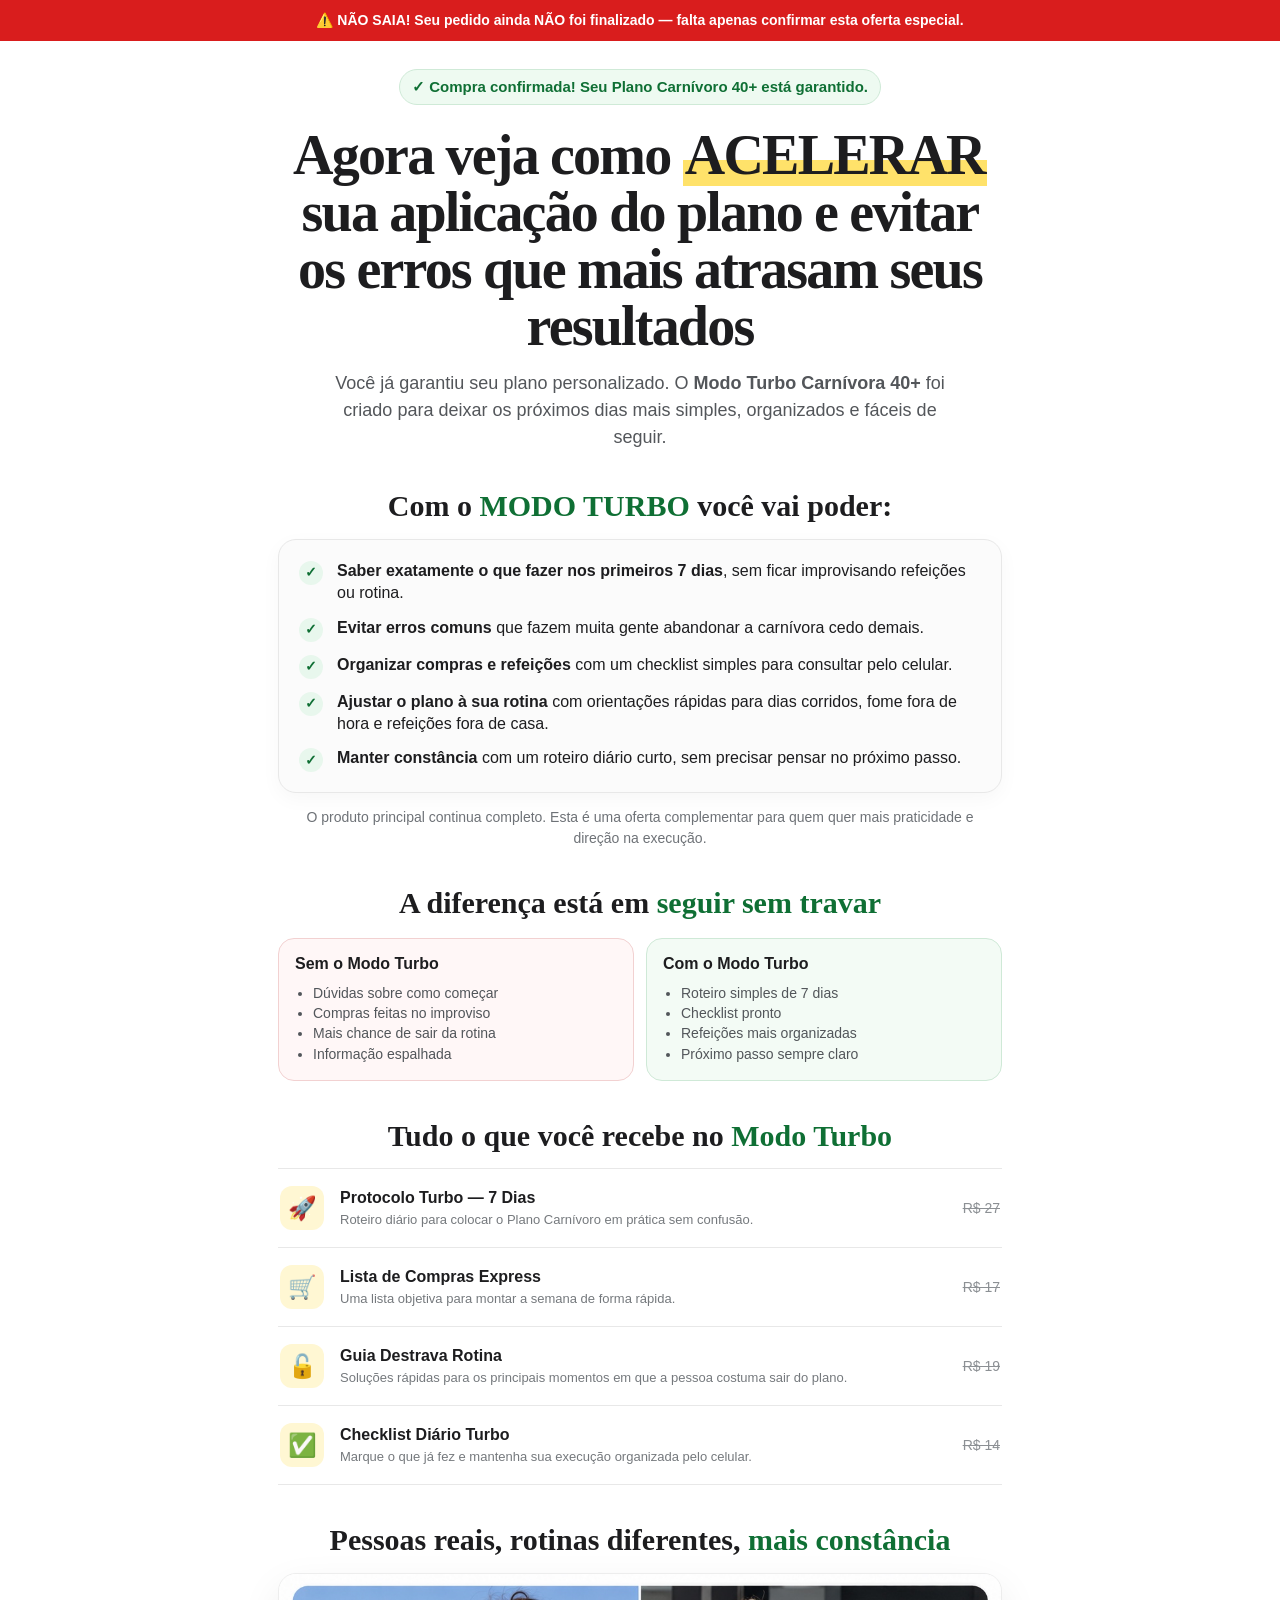
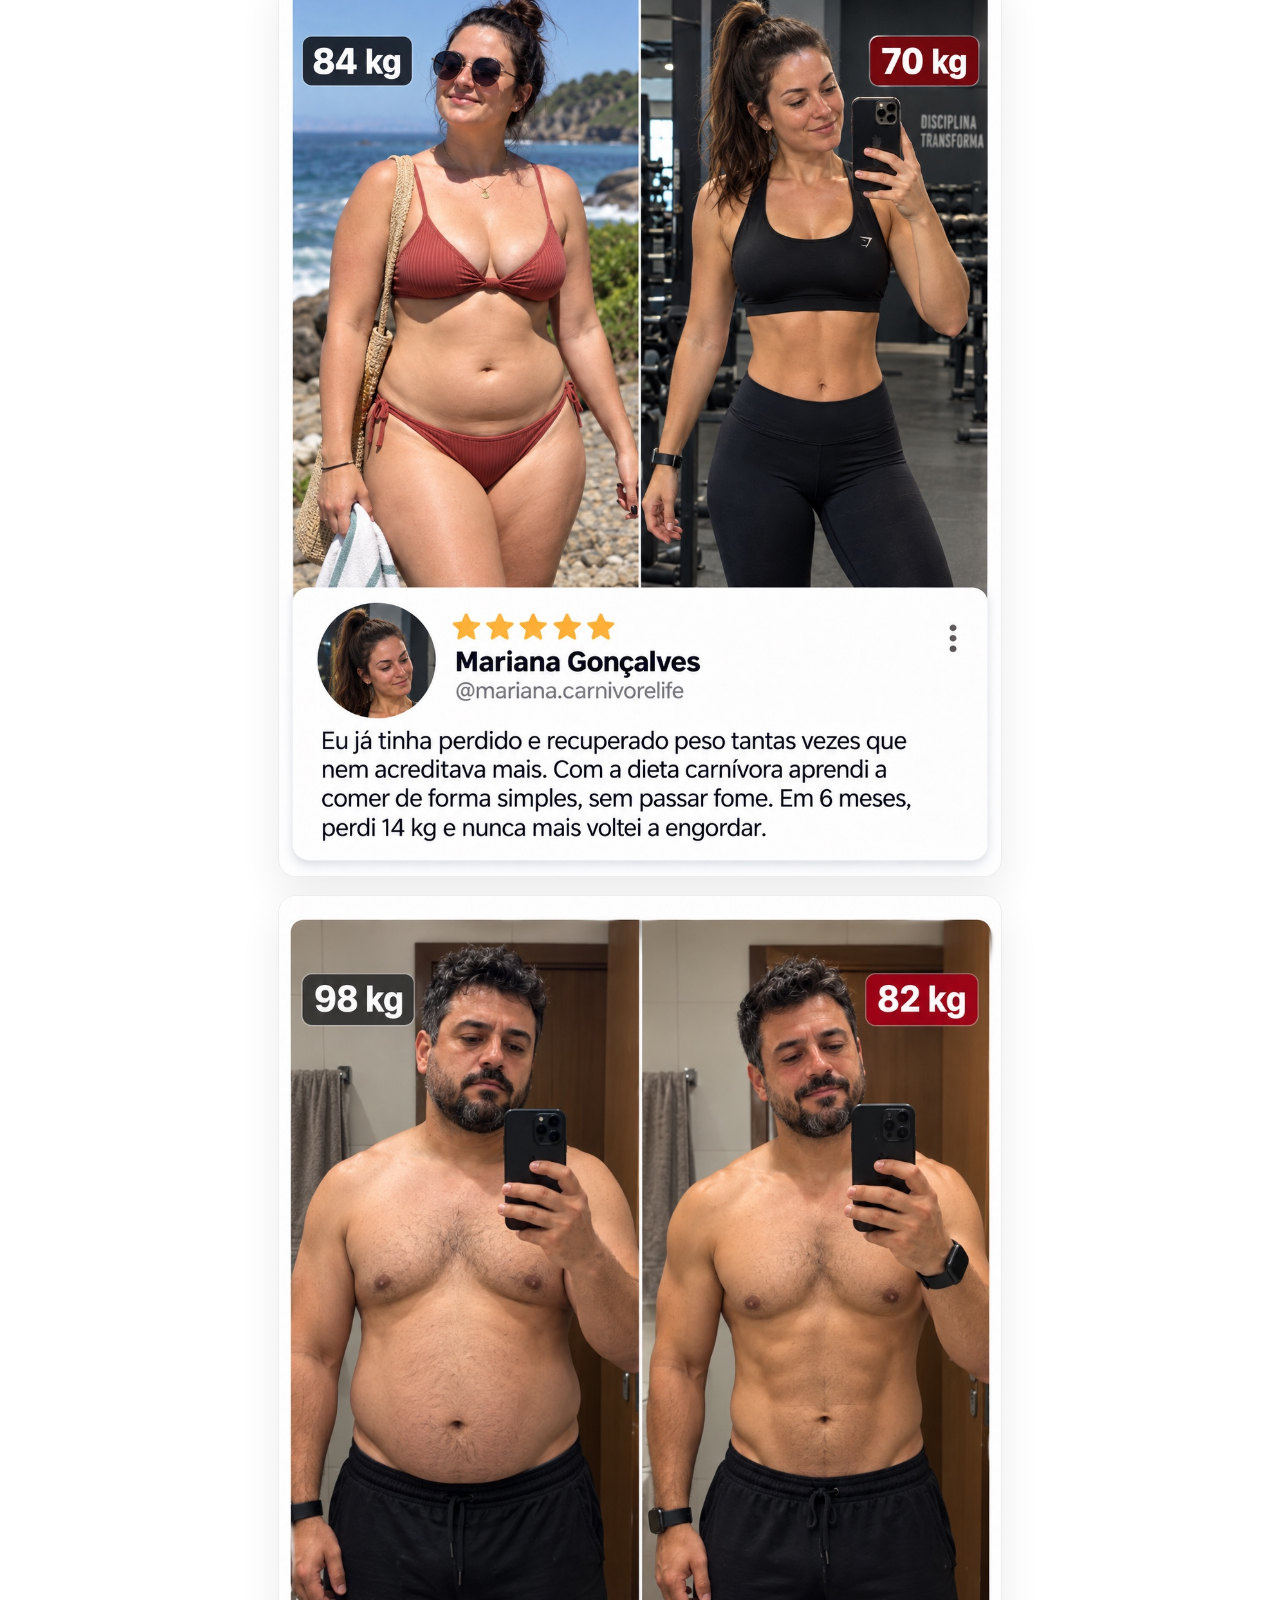
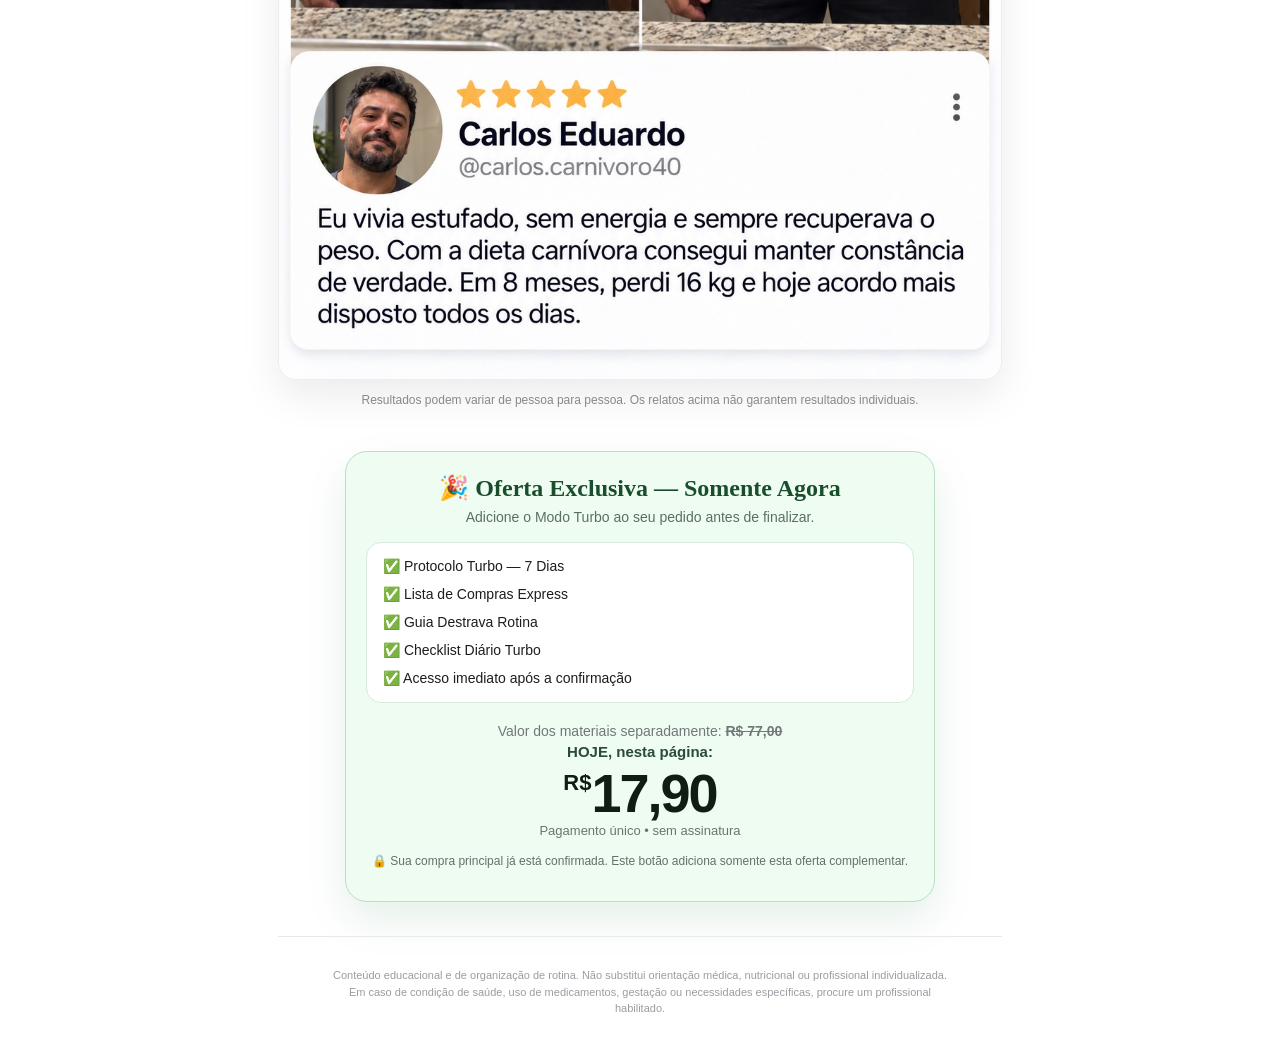
==== commit 3f02a7f5: "Rename index(20260927-233817).html to index.html" ====
--- a/index.html
+++ b/index.html
@@ -1,427 +1,403 @@
 <!doctype html>
 <html lang="pt-BR">
 <head>
-  <meta charset="utf-8">
-  <meta name="viewport" content="width=device-width, initial-scale=1">
-  <meta name="theme-color" content="#050505">
-  <title>Carnívora 40+ — Plano Prático 30 Dias</title>
-  <meta name="description" content="Oferta complementar pós-compra do Carnívora 40+.">
-  <link rel="preconnect" href="https://fonts.googleapis.com">
-  <link rel="preconnect" href="https://fonts.gstatic.com" crossorigin>
-  <link href="https://fonts.googleapis.com/css2?family=Oswald:wght@500;600;700&family=Open+Sans:wght@400;600;700;800&display=swap" rel="stylesheet">
-
-  <!-- Meta Pixel: mesmo ID usado no funil atual. Remova este bloco se o pixel já for injetado globalmente pelo seu domínio. -->
-  <script>
-  !function(f,b,e,v,n,t,s)
-  {if(f.fbq)return;n=f.fbq=function(){n.callMethod?
-  n.callMethod.apply(n,arguments):n.queue.push(arguments)};
-  if(!f._fbq)f._fbq=n;n.push=n;n.loaded=!0;n.version='2.0';
-  n.queue=[];t=b.createElement(e);t.async=!0;
-  t.src=v;s=b.getElementsByTagName(e)[0];
-  s.parentNode.insertBefore(t,s)}(window,document,'script',
-  'https://connect.facebook.net/en_US/fbevents.js');
-  fbq('init','1253168553664712');
-  fbq('track','PageView');
-  fbq('trackCustom','UpsellView',{product:'Plano Pratico Carnivora 30 Dias'});
-  </script>
-
+  <meta charset="utf-8" />
+  <meta name="viewport" content="width=device-width, initial-scale=1, viewport-fit=cover" />
+  <meta name="theme-color" content="#ffffff" />
+  <title>Oferta Especial — Carnívora 40+</title>
+  <meta name="description" content="Oferta especial para complementar seu Plano Carnívoro 40+." />
+  <script src="https://wiapy.com/sell/1.0.0/sell.min.js"></script>
   <style>
-    *,*::before,*::after{box-sizing:border-box;margin:0;padding:0}
-    :root{
-      --bg:#050505;
-      --bg2:#090909;
-      --card:#111;
-      --card2:#160707;
-      --red:#ff2b2b;
-      --red2:#b90000;
-      --redglow:rgba(255,43,43,.20);
-      --gold:#ffc928;
-      --white:#f7f7f7;
-      --muted:#a5a5a5;
-      --dim:#6f6f6f;
-      --green:#24d66e;
-      --head:'Oswald',sans-serif;
-      --body:'Open Sans',sans-serif;
-    }
+    :root {
+      --ink:#1d1d1f;
+      --muted:#6f747a;
+      --red:#d91d1d;
+      --green:#168b42;
+      --green-dark:#0f6f34;
+      --green-soft:#eefaf1;
+      --yellow:#ffe26a;
+      --line:#e8e8e8;
+      --card:#ffffff;
+      --shadow:0 16px 40px rgba(0,0,0,.08);
+      --radius:18px;
+    }
+    *{box-sizing:border-box}
     html{scroll-behavior:smooth}
     body{
-      background:var(--bg); color:var(--white); font-family:var(--body);
-      line-height:1.58; overflow-x:hidden; -webkit-font-smoothing:antialiased;
-    }
-    .wrap{width:min(680px,calc(100% - 34px));margin:auto}
-    .alert{
-      position:relative; overflow:hidden; text-align:center; padding:13px 14px;
-      background:linear-gradient(90deg,#780000,#cf0000,#ff2b2b,#cf0000,#780000);
-      background-size:240% 100%; animation:bar 3s linear infinite;
-      font:700 clamp(12px,3.5vw,15px)/1.35 var(--head);
-      letter-spacing:.35px; text-transform:uppercase;
-      box-shadow:0 4px 30px rgba(255,0,0,.16);
-    }
-    @keyframes bar{to{background-position:240% 0}}
-    .alert b{color:#fff}
-    .hero{
-      position:relative; text-align:center; padding:42px 0 30px;
-      background:
-       radial-gradient(circle at 50% -15%,rgba(255,43,43,.16),transparent 36%),
-       linear-gradient(#080000,#050505 72%);
-    }
-    .hero:after{
-      content:"";position:absolute;left:50%;bottom:0;transform:translateX(-50%);
-      width:min(560px,80%);height:1px;background:linear-gradient(90deg,transparent,var(--red),transparent);
-      opacity:.55
-    }
-    .badge{
-      display:inline-flex;gap:7px;align-items:center;margin-bottom:17px;padding:7px 14px;
-      border:1px solid rgba(255,43,43,.48);border-radius:999px;
-      background:rgba(255,43,43,.08);color:#ff7d7d;
-      font:700 11px var(--head);letter-spacing:1.4px;text-transform:uppercase
-    }
-    h1,h2,h3{font-family:var(--head);text-transform:uppercase}
+      margin:0;
+      color:var(--ink);
+      background:#fff;
+      font-family:Arial, Helvetica, sans-serif;
+      -webkit-font-smoothing:antialiased;
+      text-rendering:optimizeLegibility;
+    }
+    .alert-bar{
+      background:var(--red);
+      color:#fff;
+      text-align:center;
+      font-weight:800;
+      font-size:14px;
+      line-height:1.35;
+      padding:11px 14px;
+      position:relative;
+      z-index:10;
+    }
+    .page{
+      width:min(100%, 760px);
+      margin:0 auto;
+      padding:28px 18px 46px;
+    }
+    .confirmed{
+      color:var(--green-dark);
+      font-weight:800;
+      text-align:center;
+      font-size:15px;
+      margin:0 0 22px;
+    }
+    .confirmed span{
+      display:inline-flex;
+      align-items:center;
+      gap:7px;
+      background:var(--green-soft);
+      border:1px solid #cfead7;
+      border-radius:999px;
+      padding:8px 12px;
+    }
     h1{
-      font-size:clamp(34px,9vw,60px);line-height:1.02;letter-spacing:-.7px;
-      text-shadow:0 4px 28px rgba(0,0,0,.7)
-    }
-    h1 .red{color:var(--red);text-shadow:0 0 28px rgba(255,43,43,.24)}
-    .hero .lead{
-      margin:18px auto 0;max-width:610px;color:#c7c7c7;font-size:clamp(15px,4vw,18px)
-    }
-    .hero .lead strong{color:#fff}
-    .down{display:block;margin-top:19px;color:var(--red);font-size:24px;animation:bounce 1.4s ease-in-out infinite}
-    @keyframes bounce{50%{transform:translateY(7px)}}
-    section{padding:38px 0}
-    .label{
-      text-align:center;color:#777;font:700 11px var(--head);letter-spacing:2.1px;
-      text-transform:uppercase;margin-bottom:11px
-    }
-    .truth{
-      background:#080808;
-    }
-    .truth h2,.product h2,.stack h2,.decision h2{
-      font-size:clamp(24px,6.2vw,38px);line-height:1.1;text-align:center;margin-bottom:20px
-    }
-    .truth h2 span,.decision h2 span{color:var(--red)}
-    .truthbox{
-      background:linear-gradient(135deg,rgba(255,43,43,.12),rgba(110,0,0,.10));
-      border:1px solid rgba(255,43,43,.25);border-left:4px solid var(--red);
-      border-radius:8px;padding:18px;margin-top:16px;color:#ddd
-    }
-    .truthbox .tlabel{
-      display:block;color:var(--red);font:700 18px var(--head);text-transform:uppercase;margin-bottom:7px
-    }
-    .truthbox strong{color:#fff}
-    .pain-list{display:grid;gap:9px;margin-top:20px}
-    .pain{
-      display:flex;gap:11px;align-items:flex-start;padding:13px 14px;border-radius:8px;
-      background:#100606;border:1px solid #291010;color:#c9c9c9;font-size:14px
-    }
-    .pain i{font-style:normal;color:var(--red);font-weight:900;font-size:18px;line-height:1.25}
-    .verdict{
-      margin-top:20px;text-align:center;padding:17px;border:1px solid rgba(255,201,40,.22);
-      background:rgba(255,201,40,.05);border-radius:8px;color:#ddd;font-size:14px
-    }
-    .verdict strong{color:var(--gold)}
-    .product{
-      background:radial-gradient(circle at 50% 0,rgba(255,43,43,.10),transparent 40%),#050505;
-    }
-    .product-card{
-      border:2px solid var(--red);border-radius:14px;padding:27px 19px;text-align:center;
-      background:linear-gradient(160deg,#160606,#090909 55%,#050505);
-      box-shadow:0 0 50px rgba(255,43,43,.12);
-      position:relative;overflow:hidden
-    }
-    .product-card:before{
-      content:"";position:absolute;left:-30%;top:0;width:28%;height:3px;
-      background:linear-gradient(90deg,transparent,#fff,transparent);
-      animation:shine 3.4s linear infinite
-    }
-    @keyframes shine{to{left:115%}}
-    .unlock{
-      display:inline-block;background:var(--red);color:#fff;padding:5px 13px;border-radius:4px;
-      font:700 11px var(--head);letter-spacing:1.2px;text-transform:uppercase;margin-bottom:14px;
-      box-shadow:0 0 18px rgba(255,43,43,.35)
-    }
-    .product-card h2{margin:0;font-size:clamp(28px,7.5vw,46px)}
-    .product-card h2 span{color:var(--red)}
-    .product-card .sub{color:#aaa;margin:11px auto 0;max-width:550px;font-size:14px}
-    .what{
-      display:grid;gap:10px;margin-top:25px;text-align:left
-    }
-    .what .item{
-      padding:14px;border-radius:8px;background:#101010;border:1px solid #252525;
-      display:flex;gap:11px;align-items:flex-start
-    }
-    .what .icon{font-size:18px;line-height:1.3}
-    .what b{display:block;color:#fff;font-size:14px}
-    .what p{color:#8f8f8f;font-size:12.5px;margin-top:2px}
-    .stack{background:#080808}
-    .stack-grid{display:grid;gap:10px}
-    .stack-item{
-      background:#111;border:1px solid #242424;border-radius:9px;padding:15px;
-      display:grid;grid-template-columns:42px 1fr;gap:11px;align-items:start
-    }
-    .num{
-      width:42px;height:42px;border-radius:8px;background:#240808;border:1px solid #5d1717;
-      display:grid;place-items:center;color:var(--red);font:700 15px var(--head)
-    }
-    .stack-item h3{font-size:16px;margin-bottom:3px}
-    .stack-item p{font-size:12.5px;color:#8d8d8d}
-    .decision{
-      background:linear-gradient(180deg,#080808,#030303);text-align:center
-    }
-    .choice{
-      border:1px solid rgba(255,43,43,.28);background:#0d0505;border-radius:10px;padding:18px;
-      margin:18px auto 0;text-align:left
-    }
-    .choice p{font-size:14px;color:#c5c5c5;margin:7px 0}
-    .choice strong{color:#fff}
-    .arrowline{color:var(--red);font-weight:900}
+      font-family:Georgia, 'Times New Roman', serif;
+      font-size:clamp(33px, 8vw, 56px);
+      line-height:1.02;
+      letter-spacing:-1.8px;
+      text-align:center;
+      margin:0 auto 15px;
+      max-width:720px;
+      font-weight:800;
+    }
+    .hl{
+      background:linear-gradient(transparent 58%, var(--yellow) 58%);
+      padding:0 .04em;
+    }
+    .lead{
+      text-align:center;
+      color:#53565a;
+      font-size:18px;
+      line-height:1.5;
+      max-width:620px;
+      margin:0 auto 30px;
+    }
+    .section-title{
+      font-family:Georgia, 'Times New Roman', serif;
+      text-align:center;
+      font-size:30px;
+      line-height:1.12;
+      margin:38px 0 16px;
+    }
+    .section-title .accent{color:var(--green-dark)}
+    .check-card{
+      background:#fbfbfb;
+      border:1px solid var(--line);
+      border-radius:var(--radius);
+      padding:20px;
+      box-shadow:0 6px 20px rgba(0,0,0,.035);
+    }
+    .check-list{list-style:none;margin:0;padding:0;display:grid;gap:12px}
+    .check-list li{
+      display:grid;
+      grid-template-columns:28px 1fr;
+      gap:10px;
+      align-items:start;
+      font-size:16px;
+      line-height:1.4;
+    }
+    .check{
+      width:24px;height:24px;border-radius:50%;
+      display:grid;place-items:center;
+      background:#e8f7ed;color:var(--green-dark);
+      font-weight:900;font-size:14px;
+      margin-top:1px;
+    }
+    .micro{
+      text-align:center;
+      font-size:14px;
+      line-height:1.45;
+      color:#6e7277;
+      margin:14px 5px 0;
+    }
+    .compare{
+      display:grid;
+      grid-template-columns:1fr 1fr;
+      gap:12px;
+      margin-top:18px;
+    }
+    .compare-card{
+      border-radius:16px;
+      padding:16px;
+      border:1px solid var(--line);
+      background:#fff;
+    }
+    .compare-card.bad{background:#fff7f7;border-color:#f2d1d1}
+    .compare-card.good{background:#f3fbf5;border-color:#cfe9d7}
+    .compare-card h3{margin:0 0 10px;font-size:16px}
+    .compare-card ul{margin:0;padding-left:18px;color:#52565a;font-size:14px;line-height:1.45}
+    .stack{
+      border-top:1px solid var(--line);
+      margin-top:16px;
+    }
+    .stack-row{
+      display:grid;
+      grid-template-columns:48px 1fr auto;
+      align-items:center;
+      gap:12px;
+      padding:17px 2px;
+      border-bottom:1px solid var(--line);
+    }
+    .stack-icon{
+      width:44px;height:44px;border-radius:12px;
+      display:grid;place-items:center;
+      background:#fff7d3;
+      font-size:23px;
+    }
+    .stack-row strong{display:block;font-size:16px;margin-bottom:3px}
+    .stack-row small{color:#75797d;font-size:13px;line-height:1.3}
+    .stack-price{color:#8c9094;font-size:14px;text-decoration:line-through;white-space:nowrap}
+    .social-wrap{margin-top:34px}
+    .social-grid{display:grid;gap:18px}
+    .social-card{
+      border-radius:18px;
+      overflow:hidden;
+      background:#fff;
+      border:1px solid #ededed;
+      box-shadow:var(--shadow);
+    }
+    .social-card img{width:100%;display:block;height:auto}
+    .social-note{
+      font-size:12px;
+      color:#85898d;
+      line-height:1.4;
+      text-align:center;
+      margin-top:12px;
+    }
     .offer{
-      background:#050505;padding:38px 0 50px;text-align:center
-    }
-    .offerbox{
-      border:2px solid var(--red);border-radius:15px;background:linear-gradient(160deg,#140505,#090909);
-      padding:28px 18px;box-shadow:0 0 58px rgba(255,43,43,.14)
-    }
-    .only{
-      display:inline-block;color:var(--gold);font:700 11px var(--head);letter-spacing:1.4px;
-      text-transform:uppercase;margin-bottom:8px
-    }
-    .offerbox h2{font-size:clamp(25px,6.5vw,38px);line-height:1.1}
-    .offerbox h2 span{color:var(--red)}
-    .price-label{margin-top:19px;color:#858585;font-size:13px}
+      margin:42px auto 0;
+      max-width:590px;
+      background:#effcf2;
+      border:1px solid #badfc5;
+      border-radius:22px;
+      padding:23px 20px 20px;
+      box-shadow:0 18px 42px rgba(25,115,60,.11);
+      text-align:center;
+    }
+    .offer-kicker{
+      display:inline-block;
+      font-weight:900;
+      color:#194d2c;
+      font-family:Georgia, 'Times New Roman', serif;
+      font-size:24px;
+      line-height:1.1;
+      margin-bottom:8px;
+    }
+    .offer-sub{color:#587160;font-size:14px;margin-bottom:17px}
+    .offer-items{
+      background:#fff;
+      border:1px solid #d8ebdd;
+      border-radius:15px;
+      padding:14px 16px;
+      text-align:left;
+      display:grid;
+      gap:9px;
+      margin-bottom:20px;
+    }
+    .offer-items div{font-size:14px;line-height:1.35}
+    .was{color:#73777b;font-size:14px;margin-bottom:4px}
+    .was s{font-weight:700}
+    .today{font-size:15px;font-weight:800;color:#2a4b35;margin-top:3px}
     .price{
-      color:#fff;font:700 clamp(58px,16vw,86px)/1 var(--head);margin:2px 0 2px;
-      text-shadow:0 0 24px rgba(255,255,255,.06)
-    }
-    .price small{font-size:.42em;vertical-align:top}
-    .once{color:#aaa;font-size:12px}
+      font-size:54px;
+      line-height:.95;
+      letter-spacing:-2px;
+      font-weight:900;
+      color:#101d13;
+      margin:8px 0 4px;
+    }
+    .price sup{font-size:22px;vertical-align:top;position:relative;top:5px;letter-spacing:0}
+    .one-time{font-size:13px;color:#6a756d;margin:0 0 15px}
     .cta{
-      display:block;width:100%;max-width:560px;margin:22px auto 10px;padding:19px 16px;
-      color:#fff;text-decoration:none;border:0;border-radius:8px;cursor:pointer;
-      background:linear-gradient(135deg,#b90000,#ff2b2b,#b90000);
-      font:700 clamp(16px,4.7vw,22px)/1.2 var(--head);
-      text-transform:uppercase;letter-spacing:.5px;
-      box-shadow:0 8px 36px rgba(255,43,43,.38);
-      animation:pulse 2.2s ease-in-out infinite
-    }
-    .cta span{display:block;font:600 11px var(--body);text-transform:none;letter-spacing:0;margin-top:5px;opacity:.9}
-    @keyframes pulse{50%{transform:scale(1.018);box-shadow:0 10px 48px rgba(255,43,43,.52)}}
-
-    /* WIAPY ONE-CLICK */
-    .wiapy-box{
       width:100%;
-      max-width:560px;
-      margin:22px auto 8px;
-    }
-    #wiapy_upsell{
+      border:0;
+      cursor:pointer;
+      display:flex;
+      align-items:center;
+      justify-content:center;
+      gap:8px;
+      background:linear-gradient(#2fbd61,#199747);
+      color:#fff;
+      font-weight:900;
+      font-size:19px;
+      line-height:1.15;
+      padding:17px 18px;
+      border-radius:13px;
+      box-shadow:0 7px 0 #0d6f30, 0 13px 24px rgba(23,140,62,.25);
+      text-decoration:none;
+      transition:transform .15s ease, filter .15s ease;
+    }
+    .cta:active{transform:translateY(4px);box-shadow:0 3px 0 #0d6f30, 0 8px 18px rgba(23,140,62,.23)}
+    .cta:hover{filter:brightness(1.025)}
+    .secure{font-size:12px;color:#647069;margin-top:13px;line-height:1.35}
+    .decline{
+      display:block;
+      border:0;background:none;
       width:100%;
-    }
-    #wiapy_upsell button,
-    #wiapy_upsell a{
-      font-family:var(--head)!important;
-      text-transform:uppercase;
-      font-weight:700!important;
-      letter-spacing:.4px;
-    }
-
-    .secure{display:flex;justify-content:center;gap:11px;flex-wrap:wrap;color:#6e6e6e;font-size:10.5px;margin-top:14px}
-    .refuse{
-      display:inline-block;margin-top:19px;color:#595959;font-size:11.5px;text-decoration:underline;
-      text-underline-offset:3px
-    }
-    .final-warning{
-      padding:17px;background:rgba(255,43,43,.08);border-top:2px solid var(--red);
-      border-bottom:2px solid var(--red);text-align:center;color:#bbb;font-size:12px
-    }
-    .final-warning strong{color:#ff7777}
-    footer{text-align:center;padding:25px 16px 38px;color:#414141;font-size:10px;background:#030303}
-    footer strong{color:#676767}
-    .sticky{
-      display:none
-    }
-    @media(max-width:520px){
-      .hero{padding-top:34px}
-      section{padding:32px 0}
-      .sticky{
-        display:block;position:fixed;z-index:50;left:10px;right:10px;bottom:10px;
-        background:linear-gradient(135deg,#b90000,#ff2b2b);
-        color:#fff;text-decoration:none;text-align:center;border-radius:8px;padding:13px 10px;
-        font:700 15px var(--head);text-transform:uppercase;
-        box-shadow:0 8px 35px rgba(0,0,0,.55),0 0 25px rgba(255,43,43,.25)
-      }
-      body{padding-bottom:70px}
+      margin:18px auto 2px;
+      color:#7b7f83;
+      text-decoration:underline;
+      font-size:13px;
+      cursor:pointer;
+      padding:5px;
+    }
+    .legal{
+      max-width:620px;
+      margin:30px auto 0;
+      color:#999da1;
+      font-size:11px;
+      line-height:1.5;
+      text-align:center;
+    }
+    .divider{height:1px;background:var(--line);margin:34px 0 0}
+    @media (max-width:600px){
+      .page{padding:22px 14px 38px}
+      .alert-bar{font-size:12.5px;padding:10px 11px}
+      .confirmed{font-size:13px;margin-bottom:18px}
+      h1{font-size:39px;letter-spacing:-1.3px}
+      .lead{font-size:16px}
+      .section-title{font-size:27px;margin-top:32px}
+      .compare{grid-template-columns:1fr}
+      .stack-row{grid-template-columns:42px 1fr auto;gap:9px}
+      .stack-icon{width:39px;height:39px;font-size:20px}
+      .offer{margin-top:34px;padding:20px 14px 17px}
+      .offer-kicker{font-size:22px}
+      .price{font-size:49px}
+      .cta{font-size:17px;padding:16px 12px}
     }
   </style>
 </head>
 <body>
-
-  <div class="alert">
-    🚨 <b>ATENÇÃO: SUA COMPRA PRINCIPAL FOI CONFIRMADA</b> — NÃO FECHE ESTA TELA AINDA 🚨
-  </div>
-
-  <header class="hero">
-    <div class="wrap">
-      <div class="badge">🔓 Upgrade liberado após sua compra</div>
-      <h1>
-        VOCÊ JÁ TEM O PLANO.<br>
-        <span class="red">AGORA NÃO ESTRAGUE A EXECUÇÃO NO IMPROVISO.</span>
-      </h1>
-      <p class="lead">
-        O Carnívora 40+ mostra o caminho. Mas amanhã, quando chegar a hora de decidir
-        <strong>o que comprar, o que preparar e o que fazer quando a rotina apertar</strong>,
-        você vai precisar executar — não ficar inventando na hora.
-      </p>
-      <span class="down">↓</span>
+  <div class="alert-bar">⚠️ NÃO SAIA! Seu pedido ainda NÃO foi finalizado — falta apenas confirmar esta oferta especial.</div>
+
+  <main class="page">
+    <p class="confirmed"><span>✓ Compra confirmada! Seu Plano Carnívoro 40+ está garantido.</span></p>
+
+    <h1>Agora veja como <span class="hl">ACELERAR</span> sua aplicação do plano e evitar os erros que mais atrasam seus resultados</h1>
+    <p class="lead">Você já garantiu seu plano personalizado. O <strong>Modo Turbo Carnívora 40+</strong> foi criado para deixar os próximos dias mais simples, organizados e fáceis de seguir.</p>
+
+    <h2 class="section-title">Com o <span class="accent">MODO TURBO</span> você vai poder:</h2>
+    <section class="check-card" aria-label="Benefícios do Modo Turbo">
+      <ul class="check-list">
+        <li><span class="check">✓</span><span><strong>Saber exatamente o que fazer nos primeiros 7 dias</strong>, sem ficar improvisando refeições ou rotina.</span></li>
+        <li><span class="check">✓</span><span><strong>Evitar erros comuns</strong> que fazem muita gente abandonar a carnívora cedo demais.</span></li>
+        <li><span class="check">✓</span><span><strong>Organizar compras e refeições</strong> com um checklist simples para consultar pelo celular.</span></li>
+        <li><span class="check">✓</span><span><strong>Ajustar o plano à sua rotina</strong> com orientações rápidas para dias corridos, fome fora de hora e refeições fora de casa.</span></li>
+        <li><span class="check">✓</span><span><strong>Manter constância</strong> com um roteiro diário curto, sem precisar pensar no próximo passo.</span></li>
+      </ul>
+    </section>
+    <p class="micro">O produto principal continua completo. Esta é uma oferta complementar para quem quer mais praticidade e direção na execução.</p>
+
+    <h2 class="section-title">A diferença está em <span class="accent">seguir sem travar</span></h2>
+    <div class="compare">
+      <div class="compare-card bad">
+        <h3>Sem o Modo Turbo</h3>
+        <ul>
+          <li>Dúvidas sobre como começar</li>
+          <li>Compras feitas no improviso</li>
+          <li>Mais chance de sair da rotina</li>
+          <li>Informação espalhada</li>
+        </ul>
+      </div>
+      <div class="compare-card good">
+        <h3>Com o Modo Turbo</h3>
+        <ul>
+          <li>Roteiro simples de 7 dias</li>
+          <li>Checklist pronto</li>
+          <li>Refeições mais organizadas</li>
+          <li>Próximo passo sempre claro</li>
+        </ul>
+      </div>
     </div>
-  </header>
-
-  <section class="truth">
-    <div class="wrap">
-      <p class="label">A parte que quase ninguém planeja</p>
-      <h2>O PROBLEMA NÃO É TER POUCA INFORMAÇÃO.<br><span>É TER DECISÃO DEMAIS.</span></h2>
-
-      <div class="truthbox">
-        <span class="tlabel">⚠️ A VERDADE É ESTA:</span>
-        Você pode ter um ótimo plano e ainda assim transformar cada refeição numa negociação consigo mesmo.
-        <br><br>
-        <strong>“O que eu como hoje?” “O que compro?” “Dá tempo de preparar?” “Tem substituição?”</strong>
-        <br><br>
-        Quanto mais você improvisa, mais fácil fica adiar, repetir sempre a mesma coisa ou sair da rotina.
-      </div>
-
-      <div class="pain-list">
-        <div class="pain"><i>✕</i><span>Abrir a geladeira e perceber que <strong>não comprou o que precisava.</strong></span></div>
-        <div class="pain"><i>✕</i><span>Chegar cansado e gastar energia decidindo <strong>qual refeição montar.</strong></span></div>
-        <div class="pain"><i>✕</i><span>Enjoar porque está repetindo as mesmas combinações <strong>por falta de alternativa pronta.</strong></span></div>
-        <div class="pain"><i>✕</i><span>Ter um dia corrido e abandonar a organização porque <strong>não existe um plano B.</strong></span></div>
-      </div>
-
-      <div class="verdict">
-        Você não precisa de “mais motivação”. Você precisa de <strong>menos decisões desnecessárias.</strong>
+
+    <h2 class="section-title">Tudo o que você recebe no <span class="accent">Modo Turbo</span></h2>
+    <div class="stack">
+      <div class="stack-row">
+        <div class="stack-icon">🚀</div>
+        <div><strong>Protocolo Turbo — 7 Dias</strong><small>Roteiro diário para colocar o Plano Carnívoro em prática sem confusão.</small></div>
+        <div class="stack-price">R$ 27</div>
+      </div>
+      <div class="stack-row">
+        <div class="stack-icon">🛒</div>
+        <div><strong>Lista de Compras Express</strong><small>Uma lista objetiva para montar a semana de forma rápida.</small></div>
+        <div class="stack-price">R$ 17</div>
+      </div>
+      <div class="stack-row">
+        <div class="stack-icon">🔓</div>
+        <div><strong>Guia Destrava Rotina</strong><small>Soluções rápidas para os principais momentos em que a pessoa costuma sair do plano.</small></div>
+        <div class="stack-price">R$ 19</div>
+      </div>
+      <div class="stack-row">
+        <div class="stack-icon">✅</div>
+        <div><strong>Checklist Diário Turbo</strong><small>Marque o que já fez e mantenha sua execução organizada pelo celular.</small></div>
+        <div class="stack-price">R$ 14</div>
       </div>
     </div>
-  </section>
-
-  <section class="product">
-    <div class="wrap">
-      <div class="product-card">
-        <span class="unlock">🔥 Liberado somente nesta etapa</span>
-        <h2>PLANO PRÁTICO<br><span>CARNÍVORA 30 DIAS</span></h2>
-        <p class="sub">
-          Uma camada de execução para transformar o seu plano em uma rotina organizada:
-          compras, refeições, substituições e alternativas rápidas em um só lugar.
-        </p>
-
-        <div class="what">
-          <div class="item">
-            <span class="icon">📅</span>
-            <div><b>30 dias organizados</b><p>Uma estrutura semanal para você parar de começar cada dia do zero.</p></div>
-          </div>
-          <div class="item">
-            <span class="icon">🛒</span>
-            <div><b>Listas de compras por semana</b><p>Abra, confira e compre. Sem montar lista no improviso toda vez.</p></div>
-          </div>
-          <div class="item">
-            <span class="icon">⚡</span>
-            <div><b>Refeições rápidas para dias corridos</b><p>Opções objetivas para quando tempo e paciência estiverem curtos.</p></div>
-          </div>
-          <div class="item">
-            <span class="icon">🔁</span>
-            <div><b>Guia de substituições</b><p>Não tem um alimento? Tenha alternativas prontas sem desmontar sua organização.</p></div>
-          </div>
-          <div class="item">
-            <span class="icon">🆘</span>
-            <div><b>Plano de emergência</b><p>Uma referência rápida para aqueles dias em que tudo sai do horário.</p></div>
-          </div>
-        </div>
-      </div>
-    </div>
-  </section>
-
-  <section class="stack">
-    <div class="wrap">
-      <p class="label">O que entra no seu acesso</p>
-      <h2>VOCÊ NÃO COMPRA MAIS TEORIA.<br>VOCÊ COMPRA <span style="color:var(--red)">EXECUÇÃO PRONTA.</span></h2>
-
-      <div class="stack-grid">
-        <div class="stack-item"><div class="num">01</div><div><h3>Mapa dos 30 dias</h3><p>Organização visual para acompanhar cada semana sem ficar reconstruindo o plano.</p></div></div>
-        <div class="stack-item"><div class="num">02</div><div><h3>4 listas de compras</h3><p>Uma lista por semana para tirar da frente a parte chata da preparação.</p></div></div>
-        <div class="stack-item"><div class="num">03</div><div><h3>Banco de refeições rápidas</h3><p>Ideias de execução simples para quando você não quer pensar.</p></div></div>
-        <div class="stack-item"><div class="num">04</div><div><h3>Matriz de substituições</h3><p>Trocas fáceis para adaptar a rotina sem ficar perdido quando algo faltar.</p></div></div>
-        <div class="stack-item"><div class="num">05</div><div><h3>Plano B para dias caóticos</h3><p>Uma referência direta para não deixar um dia corrido virar uma semana desorganizada.</p></div></div>
-      </div>
-    </div>
-  </section>
-
-  <section class="decision">
-    <div class="wrap">
-      <p class="label">Agora a decisão é simples</p>
-      <h2>VOCÊ PODE SAIR DAQUI COM O PLANO.<br><span>OU COM O PLANO + A EXECUÇÃO.</span></h2>
-
-      <div class="choice">
-        <p><span class="arrowline">→</span> Sem o upgrade: você recebe o Carnívora 40+ e organiza o resto por conta própria.</p>
-        <p><span class="arrowline">→</span> Com o upgrade: você já entra com <strong>30 dias, compras, alternativas e plano B organizados.</strong></p>
-      </div>
-    </div>
-  </section>
-
-  <section class="offer" id="oferta">
-    <div class="wrap">
-      <div class="offerbox">
-        <span class="only">⚡ Oferta complementar exibida nesta página</span>
-        <h2>ADICIONE O <span>PLANO PRÁTICO 30 DIAS</span> AO SEU ACESSO</h2>
-
-        <p class="price-label">pagamento único de</p>
-        <div class="price"><small>R$</small>27<small>,90</small></div>
-        <p class="once">Acesso digital • Sem assinatura</p>
-
-        <div class="wiapy-box">
-          <div id="wiapy_upsell"></div>
-        </div>
-
-        <div class="secure">
-          <span>🔒 Pagamento seguro</span>
-          <span>⚡ One-click</span>
-          <span>✅ Pagamento único</span>
-        </div>
-      </div>
-    </div>
-  </section>
-
-  <div class="final-warning">
-    <div class="wrap">
-      ⚠️ <strong>Importante:</strong> o Plano Prático é um complemento opcional.
-      Sua compra principal continua confirmada mesmo que você recuse esta oferta.
-    </div>
-  </div>
-
-  <footer>
-    <strong>Carnívora 40+ © Todos os direitos reservados</strong><br>
-    Conteúdo digital educacional. Ajuste os itens desta página para corresponder exatamente ao produto que você entregará.
-  </footer>
-
-  <a href="#oferta" class="sticky">🔥 VER OFERTA — R$27,90</a>
-
-  <!-- WIAPY ONE-CLICK -->
-  <script src="https://wiapy.com/sell/1.0.0/sell.min.js"></script>
+
+    <section class="social-wrap" aria-label="Provas sociais">
+      <h2 class="section-title">Pessoas reais, rotinas diferentes, <span class="accent">mais constância</span></h2>
+      <div class="social-grid">
+        <article class="social-card">
+          <img src="[data-uri]